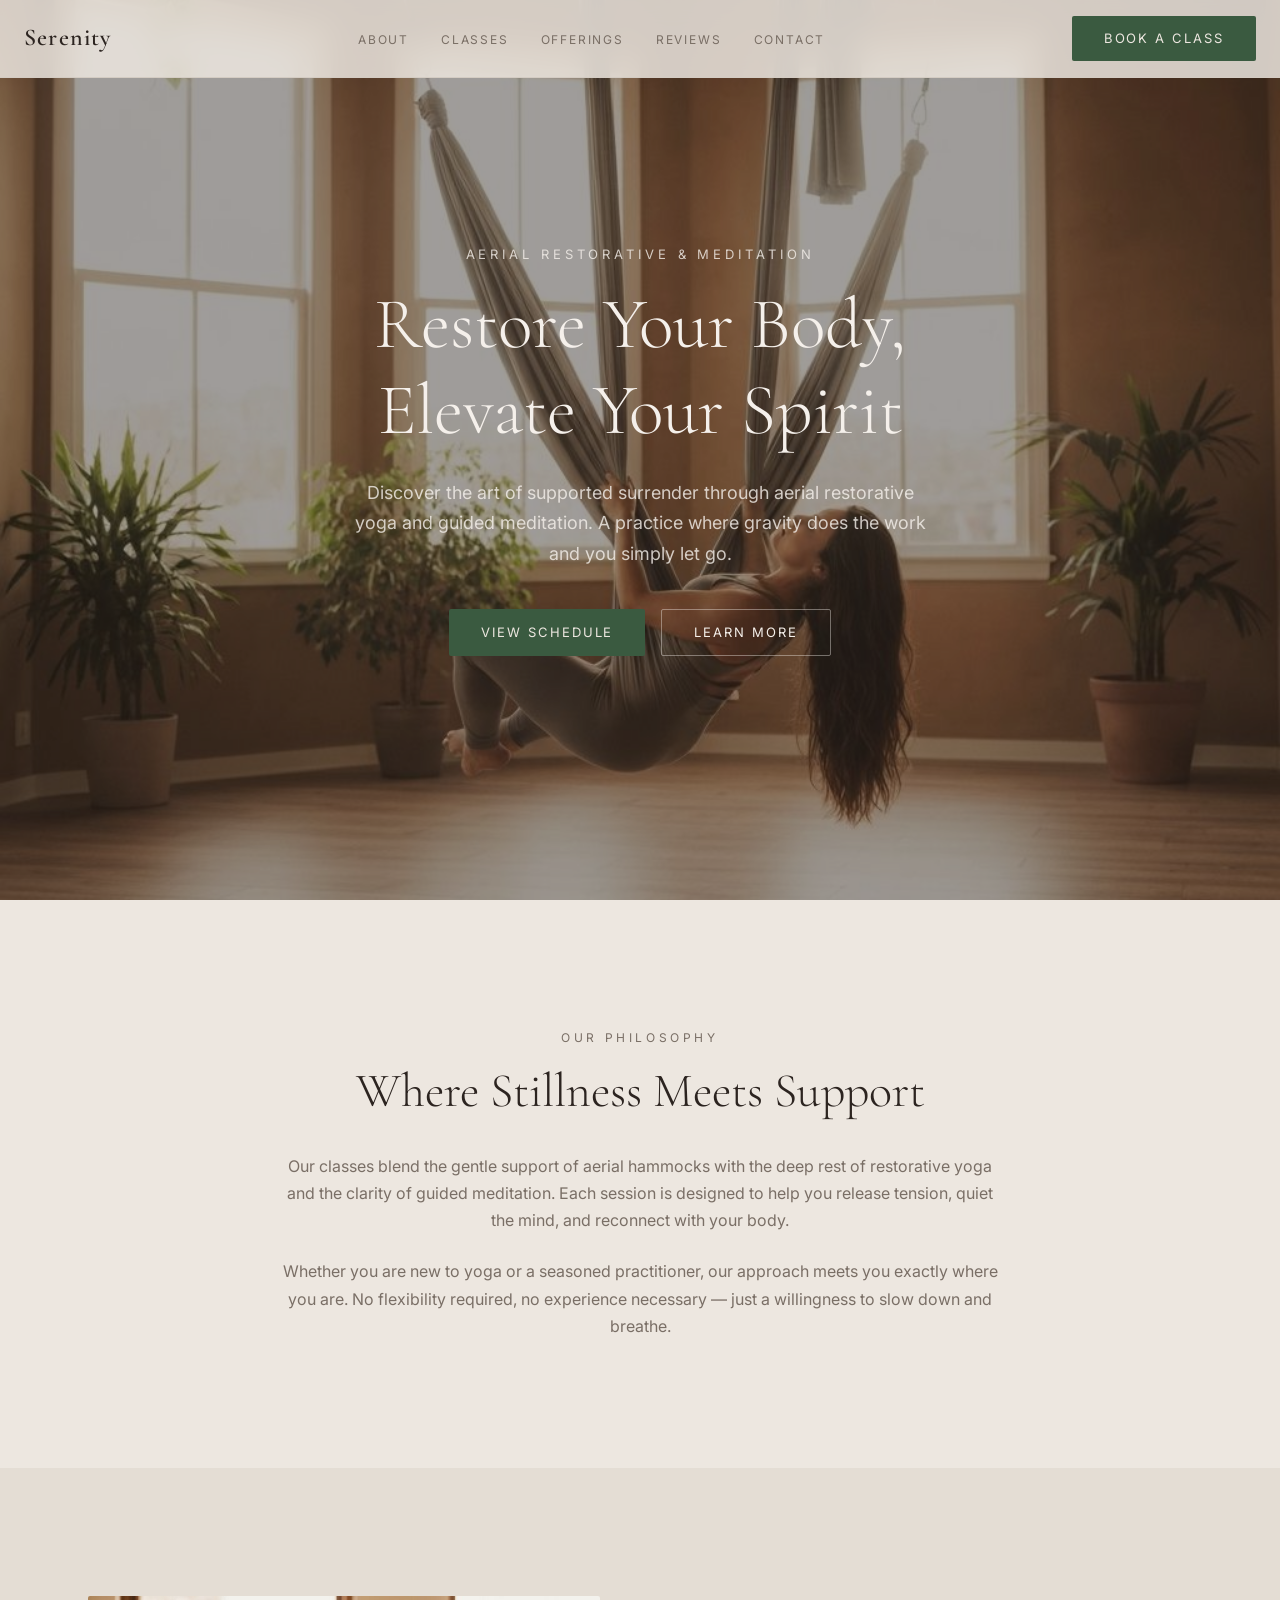
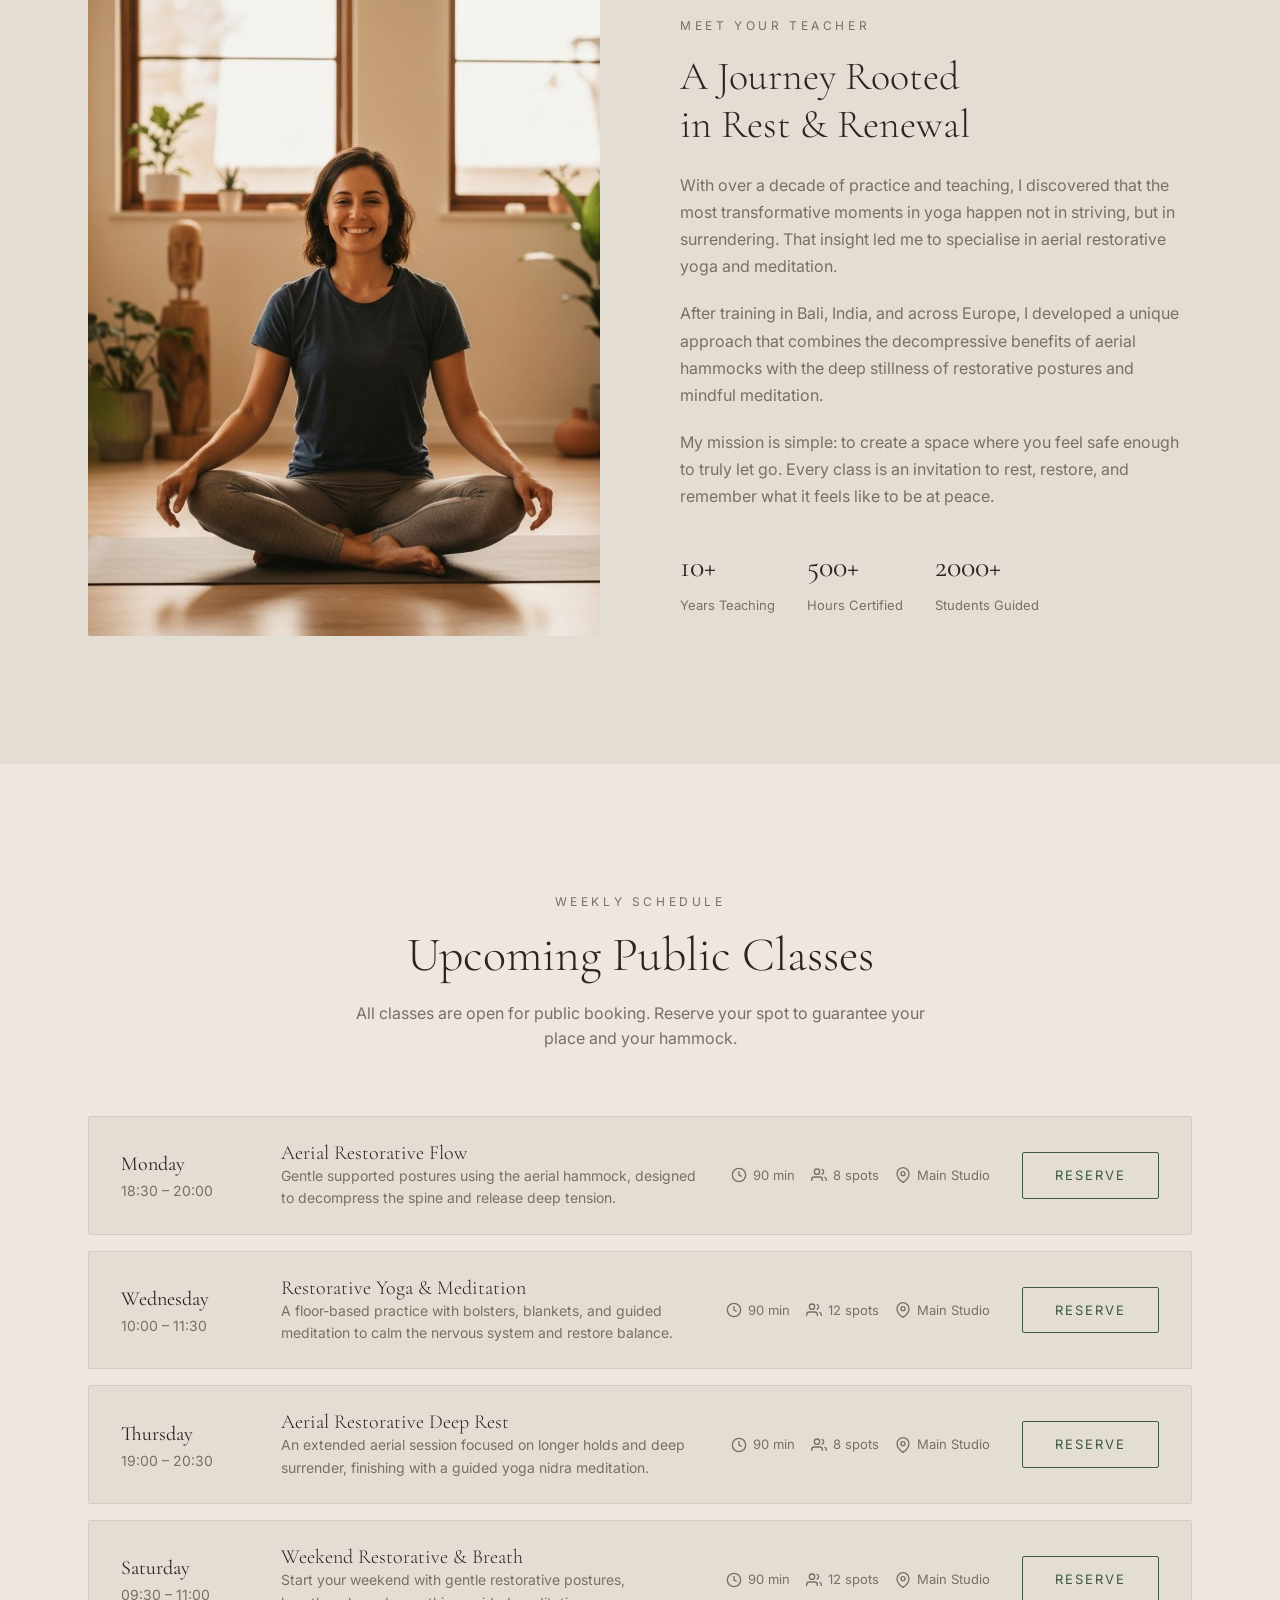
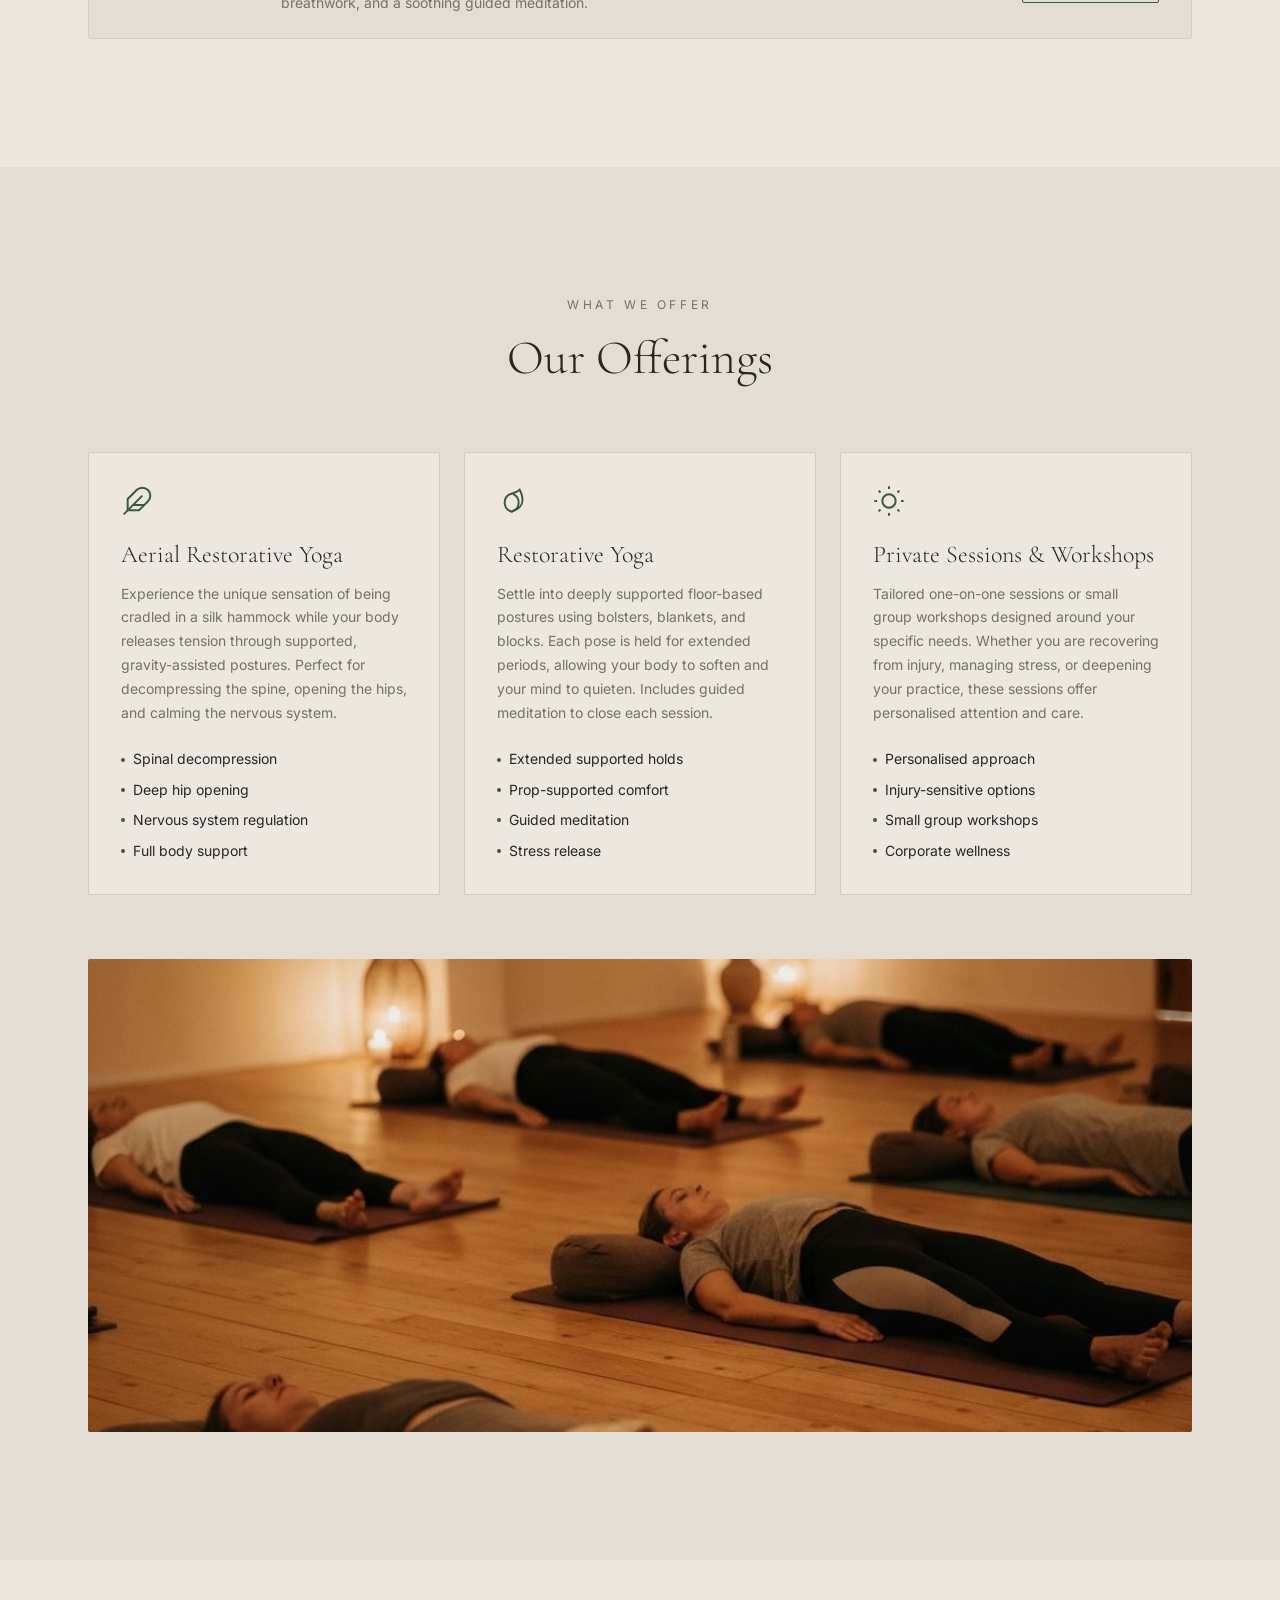
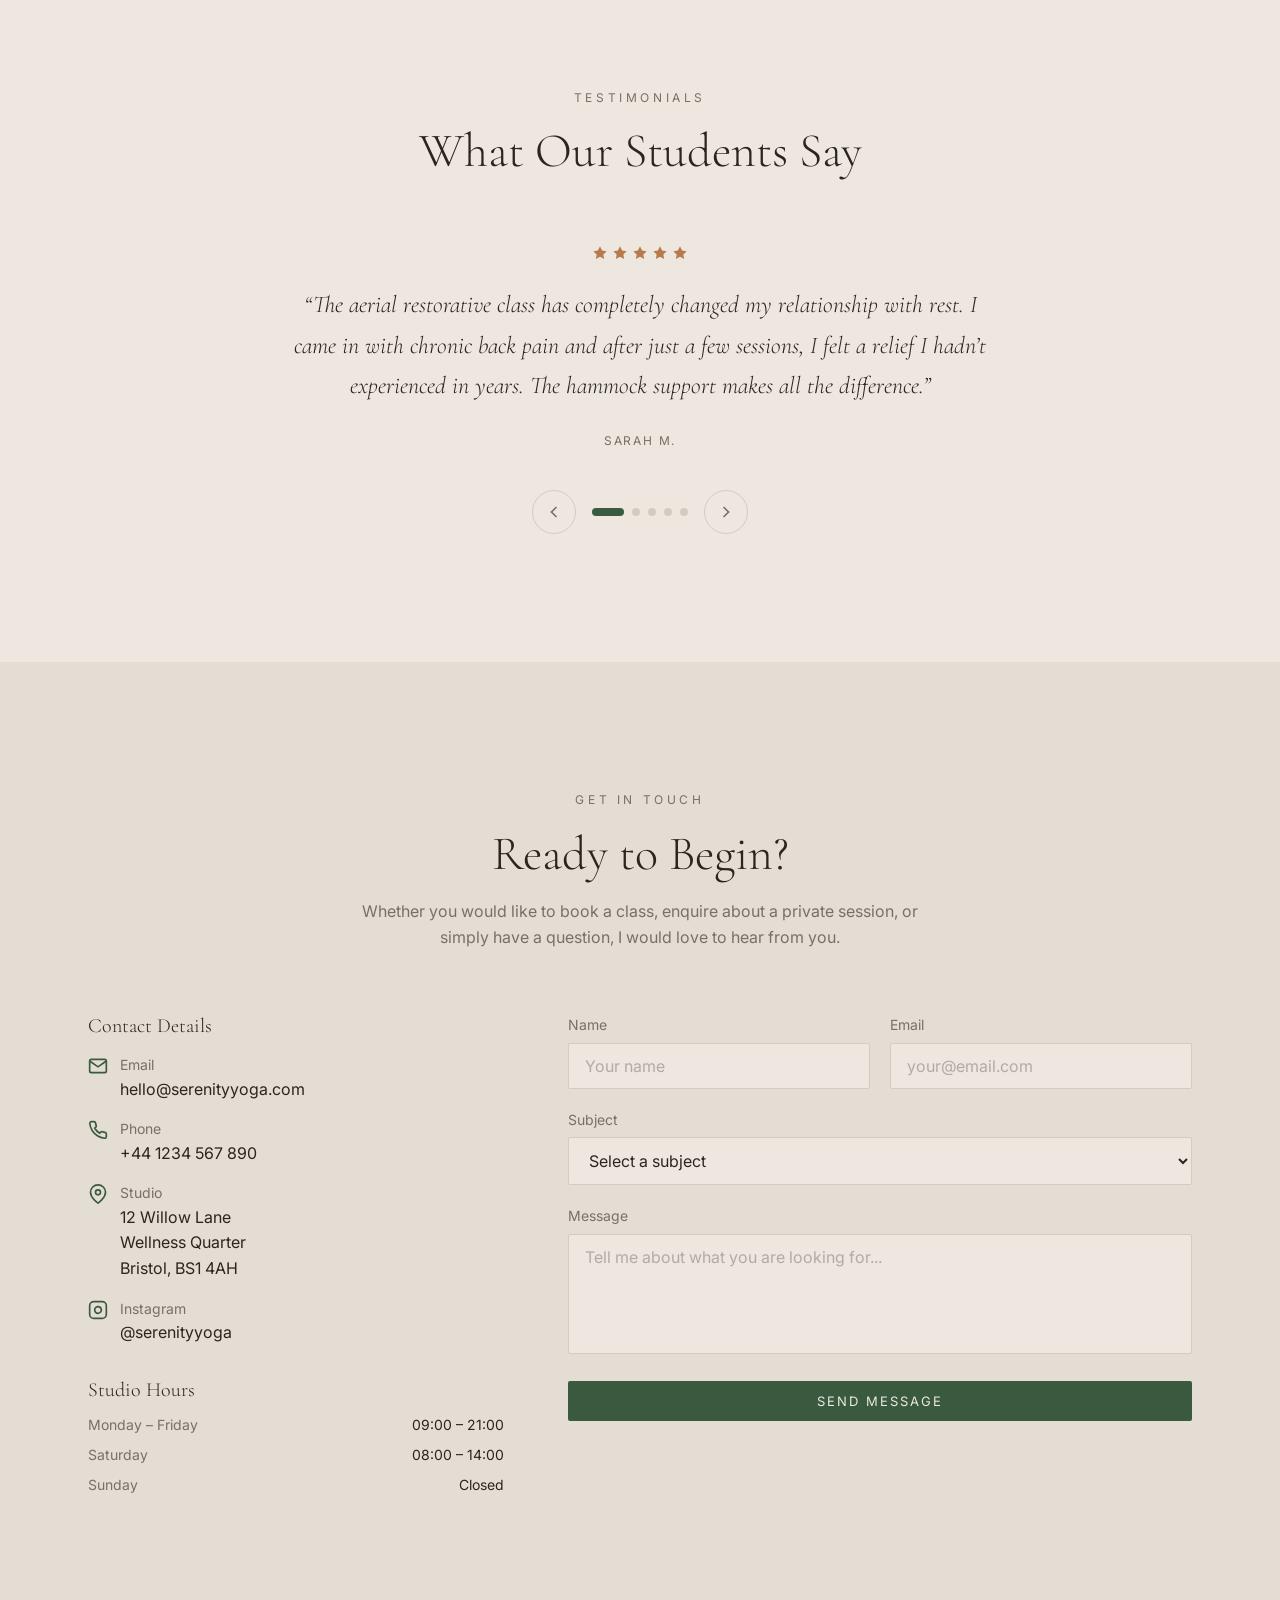
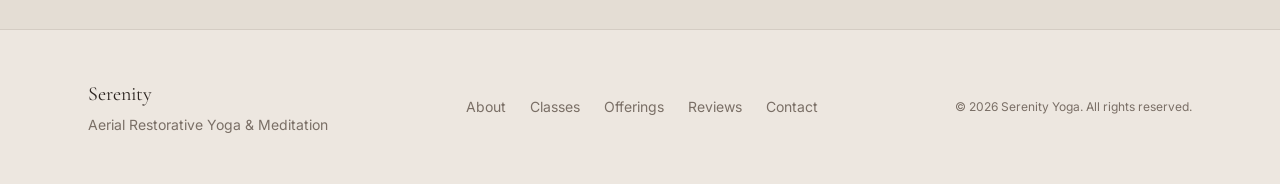
==== public/site/index.html @ 64188a72 "feat: rebuild yoga site as static HTML/CSS/JS\n\nConvert to pure static site with minimal vanilla JS" ====
<!DOCTYPE html>
<html lang="en">
<head>
  <meta charset="UTF-8" />
  <meta name="viewport" content="width=device-width, initial-scale=1.0" />
  <meta name="theme-color" content="#e8e0d6" />
  <title>Serenity Yoga | Aerial Restorative &amp; Meditation Classes</title>
  <meta name="description" content="Find your balance with aerial restorative yoga and guided meditation classes. Restore your body, calm your mind, and elevate your practice." />

  <!-- Fonts (only external dependency - Google Fonts) -->
  <link rel="preconnect" href="https://fonts.googleapis.com" />
  <link rel="preconnect" href="https://fonts.gstatic.com" crossorigin />
  <link href="https://fonts.googleapis.com/css2?family=Cormorant+Garamond:ital,wght@0,300;0,400;0,500;0,600;0,700;1,300&family=Inter:wght@300;400;500;600&display=swap" rel="stylesheet" />

  <link rel="stylesheet" href="styles.css" />
</head>
<body>

  <!-- ========== NAVBAR ========== -->
  <nav class="navbar" aria-label="Main navigation">
    <div class="navbar__inner">
      <a href="#" class="navbar__logo">Serenity</a>

      <ul class="navbar__links">
        <li><a href="#about" class="navbar__link">About</a></li>
        <li><a href="#classes" class="navbar__link">Classes</a></li>
        <li><a href="#offerings" class="navbar__link">Offerings</a></li>
        <li><a href="#reviews" class="navbar__link">Reviews</a></li>
        <li><a href="#contact" class="navbar__link">Contact</a></li>
      </ul>

      <a href="#contact" class="btn btn--primary navbar__cta">Book a Class</a>

      <button id="nav-toggle" class="navbar__toggle" aria-label="Open menu" aria-expanded="false">
        <svg id="icon-menu" xmlns="http://www.w3.org/2000/svg" fill="none" viewBox="0 0 24 24" stroke="currentColor" stroke-width="2"><path stroke-linecap="round" stroke-linejoin="round" d="M4 6h16M4 12h16M4 18h16"/></svg>
        <svg id="icon-close" xmlns="http://www.w3.org/2000/svg" fill="none" viewBox="0 0 24 24" stroke="currentColor" stroke-width="2" style="display:none"><path stroke-linecap="round" stroke-linejoin="round" d="M6 18L18 6M6 6l12 12"/></svg>
      </button>
    </div>

    <div id="nav-mobile" class="navbar__mobile">
      <a href="#about" class="navbar__link">About</a>
      <a href="#classes" class="navbar__link">Classes</a>
      <a href="#offerings" class="navbar__link">Offerings</a>
      <a href="#reviews" class="navbar__link">Reviews</a>
      <a href="#contact" class="navbar__link">Contact</a>
      <a href="#contact" class="btn btn--primary" style="text-align:center">Book a Class</a>
    </div>
  </nav>


  <main>

    <!-- ========== HERO ========== -->
    <section class="hero">
      <img class="hero__img" src="../images/hero-aerial.jpg" alt="Aerial restorative yoga in a sunlit studio" />
      <div class="hero__overlay"></div>
      <div class="hero__content">
        <p class="hero__label">Aerial Restorative &amp; Meditation</p>
        <h1 class="hero__title">Restore Your Body, Elevate Your Spirit</h1>
        <p class="hero__desc">Discover the art of supported surrender through aerial restorative yoga and guided meditation. A practice where gravity does the work and you simply let go.</p>
        <div class="hero__actions">
          <a href="#classes" class="btn btn--primary">View Schedule</a>
          <a href="#about" class="btn btn--ghost">Learn More</a>
        </div>
      </div>
    </section>


    <!-- ========== INTRO ========== -->
    <section class="intro">
      <div class="container container--narrow" style="text-align:center">
        <p class="section-label">Our Philosophy</p>
        <h2 class="section-title">Where Stillness Meets Support</h2>
        <div class="intro__body">
          <p>Our classes blend the gentle support of aerial hammocks with the deep rest of restorative yoga and the clarity of guided meditation. Each session is designed to help you release tension, quiet the mind, and reconnect with your body.</p>
          <p>Whether you are new to yoga or a seasoned practitioner, our approach meets you exactly where you are. No flexibility required, no experience necessary &mdash; just a willingness to slow down and breathe.</p>
        </div>
      </div>
    </section>


    <!-- ========== ABOUT ========== -->
    <section id="about" class="about">
      <div class="container">
        <div class="about__grid">
          <div class="about__img-wrap">
            <img src="../images/instructor.jpg" alt="Yoga instructor in a peaceful studio" />
          </div>
          <div>
            <p class="section-label">Meet Your Teacher</p>
            <h2 class="section-title" style="font-size:clamp(1.875rem,3.5vw,2.5rem)">A Journey Rooted in Rest &amp; Renewal</h2>
            <div class="about__body" style="margin-top:1.5rem">
              <p>With over a decade of practice and teaching, I discovered that the most transformative moments in yoga happen not in striving, but in surrendering. That insight led me to specialise in aerial restorative yoga and meditation.</p>
              <p>After training in Bali, India, and across Europe, I developed a unique approach that combines the decompressive benefits of aerial hammocks with the deep stillness of restorative postures and mindful meditation.</p>
              <p>My mission is simple: to create a space where you feel safe enough to truly let go. Every class is an invitation to rest, restore, and remember what it feels like to be at peace.</p>
            </div>
            <div class="about__stats">
              <div>
                <p class="about__stat-number">10+</p>
                <p class="about__stat-label">Years Teaching</p>
              </div>
              <div>
                <p class="about__stat-number">500+</p>
                <p class="about__stat-label">Hours Certified</p>
              </div>
              <div>
                <p class="about__stat-number">2000+</p>
                <p class="about__stat-label">Students Guided</p>
              </div>
            </div>
          </div>
        </div>
      </div>
    </section>


    <!-- ========== CLASSES ========== -->
    <section id="classes" class="classes">
      <div class="container">
        <div class="classes__header">
          <p class="section-label">Weekly Schedule</p>
          <h2 class="section-title">Upcoming Public Classes</h2>
          <p class="classes__desc">All classes are open for public booking. Reserve your spot to guarantee your place and your hammock.</p>
        </div>

        <div class="classes__list">

          <!-- Monday -->
          <div class="class-card">
            <div class="class-card__schedule">
              <p class="class-card__day">Monday</p>
              <p class="class-card__time">18:30 &ndash; 20:00</p>
            </div>
            <div class="class-card__content">
              <h3 class="class-card__title">Aerial Restorative Flow</h3>
              <p class="class-card__desc">Gentle supported postures using the aerial hammock, designed to decompress the spine and release deep tension.</p>
            </div>
            <div class="class-card__meta">
              <span class="class-card__meta-item">
                <svg xmlns="http://www.w3.org/2000/svg" fill="none" viewBox="0 0 24 24" stroke="currentColor" stroke-width="2"><circle cx="12" cy="12" r="10"/><polyline points="12 6 12 12 16 14"/></svg>
                90 min
              </span>
              <span class="class-card__meta-item">
                <svg xmlns="http://www.w3.org/2000/svg" fill="none" viewBox="0 0 24 24" stroke="currentColor" stroke-width="2"><path d="M17 21v-2a4 4 0 0 0-4-4H5a4 4 0 0 0-4 4v2"/><circle cx="9" cy="7" r="4"/><path d="M23 21v-2a4 4 0 0 0-3-3.87"/><path d="M16 3.13a4 4 0 0 1 0 7.75"/></svg>
                8 spots
              </span>
              <span class="class-card__meta-item">
                <svg xmlns="http://www.w3.org/2000/svg" fill="none" viewBox="0 0 24 24" stroke="currentColor" stroke-width="2"><path d="M21 10c0 7-9 13-9 13s-9-6-9-13a9 9 0 0 1 18 0z"/><circle cx="12" cy="10" r="3"/></svg>
                Main Studio
              </span>
            </div>
            <a href="#contact" class="btn btn--outline class-card__action">Reserve</a>
          </div>

          <!-- Wednesday -->
          <div class="class-card">
            <div class="class-card__schedule">
              <p class="class-card__day">Wednesday</p>
              <p class="class-card__time">10:00 &ndash; 11:30</p>
            </div>
            <div class="class-card__content">
              <h3 class="class-card__title">Restorative Yoga &amp; Meditation</h3>
              <p class="class-card__desc">A floor-based practice with bolsters, blankets, and guided meditation to calm the nervous system and restore balance.</p>
            </div>
            <div class="class-card__meta">
              <span class="class-card__meta-item">
                <svg xmlns="http://www.w3.org/2000/svg" fill="none" viewBox="0 0 24 24" stroke="currentColor" stroke-width="2"><circle cx="12" cy="12" r="10"/><polyline points="12 6 12 12 16 14"/></svg>
                90 min
              </span>
              <span class="class-card__meta-item">
                <svg xmlns="http://www.w3.org/2000/svg" fill="none" viewBox="0 0 24 24" stroke="currentColor" stroke-width="2"><path d="M17 21v-2a4 4 0 0 0-4-4H5a4 4 0 0 0-4 4v2"/><circle cx="9" cy="7" r="4"/><path d="M23 21v-2a4 4 0 0 0-3-3.87"/><path d="M16 3.13a4 4 0 0 1 0 7.75"/></svg>
                12 spots
              </span>
              <span class="class-card__meta-item">
                <svg xmlns="http://www.w3.org/2000/svg" fill="none" viewBox="0 0 24 24" stroke="currentColor" stroke-width="2"><path d="M21 10c0 7-9 13-9 13s-9-6-9-13a9 9 0 0 1 18 0z"/><circle cx="12" cy="10" r="3"/></svg>
                Main Studio
              </span>
            </div>
            <a href="#contact" class="btn btn--outline class-card__action">Reserve</a>
          </div>

          <!-- Thursday -->
          <div class="class-card">
            <div class="class-card__schedule">
              <p class="class-card__day">Thursday</p>
              <p class="class-card__time">19:00 &ndash; 20:30</p>
            </div>
            <div class="class-card__content">
              <h3 class="class-card__title">Aerial Restorative Deep Rest</h3>
              <p class="class-card__desc">An extended aerial session focused on longer holds and deep surrender, finishing with a guided yoga nidra meditation.</p>
            </div>
            <div class="class-card__meta">
              <span class="class-card__meta-item">
                <svg xmlns="http://www.w3.org/2000/svg" fill="none" viewBox="0 0 24 24" stroke="currentColor" stroke-width="2"><circle cx="12" cy="12" r="10"/><polyline points="12 6 12 12 16 14"/></svg>
                90 min
              </span>
              <span class="class-card__meta-item">
                <svg xmlns="http://www.w3.org/2000/svg" fill="none" viewBox="0 0 24 24" stroke="currentColor" stroke-width="2"><path d="M17 21v-2a4 4 0 0 0-4-4H5a4 4 0 0 0-4 4v2"/><circle cx="9" cy="7" r="4"/><path d="M23 21v-2a4 4 0 0 0-3-3.87"/><path d="M16 3.13a4 4 0 0 1 0 7.75"/></svg>
                8 spots
              </span>
              <span class="class-card__meta-item">
                <svg xmlns="http://www.w3.org/2000/svg" fill="none" viewBox="0 0 24 24" stroke="currentColor" stroke-width="2"><path d="M21 10c0 7-9 13-9 13s-9-6-9-13a9 9 0 0 1 18 0z"/><circle cx="12" cy="10" r="3"/></svg>
                Main Studio
              </span>
            </div>
            <a href="#contact" class="btn btn--outline class-card__action">Reserve</a>
          </div>

          <!-- Saturday -->
          <div class="class-card">
            <div class="class-card__schedule">
              <p class="class-card__day">Saturday</p>
              <p class="class-card__time">09:30 &ndash; 11:00</p>
            </div>
            <div class="class-card__content">
              <h3 class="class-card__title">Weekend Restorative &amp; Breath</h3>
              <p class="class-card__desc">Start your weekend with gentle restorative postures, breathwork, and a soothing guided meditation.</p>
            </div>
            <div class="class-card__meta">
              <span class="class-card__meta-item">
                <svg xmlns="http://www.w3.org/2000/svg" fill="none" viewBox="0 0 24 24" stroke="currentColor" stroke-width="2"><circle cx="12" cy="12" r="10"/><polyline points="12 6 12 12 16 14"/></svg>
                90 min
              </span>
              <span class="class-card__meta-item">
                <svg xmlns="http://www.w3.org/2000/svg" fill="none" viewBox="0 0 24 24" stroke="currentColor" stroke-width="2"><path d="M17 21v-2a4 4 0 0 0-4-4H5a4 4 0 0 0-4 4v2"/><circle cx="9" cy="7" r="4"/><path d="M23 21v-2a4 4 0 0 0-3-3.87"/><path d="M16 3.13a4 4 0 0 1 0 7.75"/></svg>
                12 spots
              </span>
              <span class="class-card__meta-item">
                <svg xmlns="http://www.w3.org/2000/svg" fill="none" viewBox="0 0 24 24" stroke="currentColor" stroke-width="2"><path d="M21 10c0 7-9 13-9 13s-9-6-9-13a9 9 0 0 1 18 0z"/><circle cx="12" cy="10" r="3"/></svg>
                Main Studio
              </span>
            </div>
            <a href="#contact" class="btn btn--outline class-card__action">Reserve</a>
          </div>

        </div>
      </div>
    </section>


    <!-- ========== OFFERINGS ========== -->
    <section id="offerings" class="offerings">
      <div class="container">
        <div class="offerings__header">
          <p class="section-label">What We Offer</p>
          <h2 class="section-title">Our Offerings</h2>
        </div>

        <div class="offerings__grid">

          <div class="offering-card">
            <svg class="offering-card__icon" xmlns="http://www.w3.org/2000/svg" fill="none" viewBox="0 0 24 24" stroke="currentColor" stroke-width="1.5"><path d="M20.24 12.24a6 6 0 0 0-8.49-8.49L5 10.5V19h8.5z"/><line x1="16" y1="8" x2="2" y2="22"/><line x1="17.5" y1="15" x2="9" y2="15"/></svg>
            <h3 class="offering-card__title">Aerial Restorative Yoga</h3>
            <p class="offering-card__desc">Experience the unique sensation of being cradled in a silk hammock while your body releases tension through supported, gravity-assisted postures. Perfect for decompressing the spine, opening the hips, and calming the nervous system.</p>
            <ul class="offering-card__features">
              <li class="offering-card__feature">Spinal decompression</li>
              <li class="offering-card__feature">Deep hip opening</li>
              <li class="offering-card__feature">Nervous system regulation</li>
              <li class="offering-card__feature">Full body support</li>
            </ul>
          </div>

          <div class="offering-card">
            <svg class="offering-card__icon" xmlns="http://www.w3.org/2000/svg" fill="none" viewBox="0 0 24 24" stroke="currentColor" stroke-width="1.5"><path d="M11 20A7 7 0 0 1 9.8 6.9C15.5 4.9 17 3.5 17 3.5s1.5 2.5 2 6c.5 3.5-1 7-4 8.5-1 .5-2.5 1-4 2z"/><path d="M11 20a7 7 0 0 0 1.2-13.1"/></svg>
            <h3 class="offering-card__title">Restorative Yoga</h3>
            <p class="offering-card__desc">Settle into deeply supported floor-based postures using bolsters, blankets, and blocks. Each pose is held for extended periods, allowing your body to soften and your mind to quieten. Includes guided meditation to close each session.</p>
            <ul class="offering-card__features">
              <li class="offering-card__feature">Extended supported holds</li>
              <li class="offering-card__feature">Prop-supported comfort</li>
              <li class="offering-card__feature">Guided meditation</li>
              <li class="offering-card__feature">Stress release</li>
            </ul>
          </div>

          <div class="offering-card">
            <svg class="offering-card__icon" xmlns="http://www.w3.org/2000/svg" fill="none" viewBox="0 0 24 24" stroke="currentColor" stroke-width="1.5"><circle cx="12" cy="12" r="5"/><line x1="12" y1="1" x2="12" y2="3"/><line x1="12" y1="21" x2="12" y2="23"/><line x1="4.22" y1="4.22" x2="5.64" y2="5.64"/><line x1="18.36" y1="18.36" x2="19.78" y2="19.78"/><line x1="1" y1="12" x2="3" y2="12"/><line x1="21" y1="12" x2="23" y2="12"/><line x1="4.22" y1="19.78" x2="5.64" y2="18.36"/><line x1="18.36" y1="5.64" x2="19.78" y2="4.22"/></svg>
            <h3 class="offering-card__title">Private Sessions &amp; Workshops</h3>
            <p class="offering-card__desc">Tailored one-on-one sessions or small group workshops designed around your specific needs. Whether you are recovering from injury, managing stress, or deepening your practice, these sessions offer personalised attention and care.</p>
            <ul class="offering-card__features">
              <li class="offering-card__feature">Personalised approach</li>
              <li class="offering-card__feature">Injury-sensitive options</li>
              <li class="offering-card__feature">Small group workshops</li>
              <li class="offering-card__feature">Corporate wellness</li>
            </ul>
          </div>

        </div>

        <div class="offerings__image">
          <img src="../images/restorative.jpg" alt="Restorative yoga class in a peaceful candlelit studio" />
        </div>
      </div>
    </section>


    <!-- ========== REVIEWS ========== -->
    <section id="reviews" class="reviews">
      <div class="container container--narrow">
        <p class="section-label">Testimonials</p>
        <h2 class="section-title">What Our Students Say</h2>

        <div class="reviews__carousel">
          <div class="reviews__stars">
            <svg xmlns="http://www.w3.org/2000/svg" viewBox="0 0 24 24"><polygon points="12 2 15.09 8.26 22 9.27 17 14.14 18.18 21.02 12 17.77 5.82 21.02 7 14.14 2 9.27 8.91 8.26 12 2"/></svg>
            <svg xmlns="http://www.w3.org/2000/svg" viewBox="0 0 24 24"><polygon points="12 2 15.09 8.26 22 9.27 17 14.14 18.18 21.02 12 17.77 5.82 21.02 7 14.14 2 9.27 8.91 8.26 12 2"/></svg>
            <svg xmlns="http://www.w3.org/2000/svg" viewBox="0 0 24 24"><polygon points="12 2 15.09 8.26 22 9.27 17 14.14 18.18 21.02 12 17.77 5.82 21.02 7 14.14 2 9.27 8.91 8.26 12 2"/></svg>
            <svg xmlns="http://www.w3.org/2000/svg" viewBox="0 0 24 24"><polygon points="12 2 15.09 8.26 22 9.27 17 14.14 18.18 21.02 12 17.77 5.82 21.02 7 14.14 2 9.27 8.91 8.26 12 2"/></svg>
            <svg xmlns="http://www.w3.org/2000/svg" viewBox="0 0 24 24"><polygon points="12 2 15.09 8.26 22 9.27 17 14.14 18.18 21.02 12 17.77 5.82 21.02 7 14.14 2 9.27 8.91 8.26 12 2"/></svg>
          </div>

          <blockquote class="reviews__quote" id="review-quote">&ldquo;The aerial restorative class has completely changed my relationship with rest. I came in with chronic back pain and after just a few sessions, I felt a relief I hadn&rsquo;t experienced in years. The hammock support makes all the difference.&rdquo;</blockquote>

          <p class="reviews__name" id="review-name">Sarah M.</p>

          <div class="reviews__controls">
            <button id="review-prev" class="reviews__arrow" aria-label="Previous review">
              <svg xmlns="http://www.w3.org/2000/svg" fill="none" viewBox="0 0 24 24" stroke="currentColor" stroke-width="2"><polyline points="15 18 9 12 15 6"/></svg>
            </button>
            <div class="reviews__dots">
              <button class="reviews__dot is-active" aria-label="Go to review 1"></button>
              <button class="reviews__dot" aria-label="Go to review 2"></button>
              <button class="reviews__dot" aria-label="Go to review 3"></button>
              <button class="reviews__dot" aria-label="Go to review 4"></button>
              <button class="reviews__dot" aria-label="Go to review 5"></button>
            </div>
            <button id="review-next" class="reviews__arrow" aria-label="Next review">
              <svg xmlns="http://www.w3.org/2000/svg" fill="none" viewBox="0 0 24 24" stroke="currentColor" stroke-width="2"><polyline points="9 18 15 12 9 6"/></svg>
            </button>
          </div>
        </div>
      </div>
    </section>


    <!-- ========== CONTACT ========== -->
    <section id="contact" class="contact">
      <div class="container">
        <div class="contact__header">
          <p class="section-label">Get in Touch</p>
          <h2 class="section-title">Ready to Begin?</h2>
          <p class="contact__desc">Whether you would like to book a class, enquire about a private session, or simply have a question, I would love to hear from you.</p>
        </div>

        <div class="contact__grid">

          <!-- Left: Details -->
          <div class="contact__details">
            <h3>Contact Details</h3>
            <ul class="contact__list">
              <li class="contact__item">
                <svg xmlns="http://www.w3.org/2000/svg" fill="none" viewBox="0 0 24 24" stroke="currentColor" stroke-width="2"><path d="M4 4h16c1.1 0 2 .9 2 2v12c0 1.1-.9 2-2 2H4c-1.1 0-2-.9-2-2V6c0-1.1.9-2 2-2z"/><polyline points="22,6 12,13 2,6"/></svg>
                <div>
                  <p class="contact__item-label">Email</p>
                  <p class="contact__item-value"><a href="mailto:hello@serenityyoga.com">hello@serenityyoga.com</a></p>
                </div>
              </li>
              <li class="contact__item">
                <svg xmlns="http://www.w3.org/2000/svg" fill="none" viewBox="0 0 24 24" stroke="currentColor" stroke-width="2"><path d="M22 16.92v3a2 2 0 0 1-2.18 2 19.79 19.79 0 0 1-8.63-3.07 19.5 19.5 0 0 1-6-6 19.79 19.79 0 0 1-3.07-8.67A2 2 0 0 1 4.11 2h3a2 2 0 0 1 2 1.72 12.84 12.84 0 0 0 .7 2.81 2 2 0 0 1-.45 2.11L8.09 9.91a16 16 0 0 0 6 6l1.27-1.27a2 2 0 0 1 2.11-.45 12.84 12.84 0 0 0 2.81.7A2 2 0 0 1 22 16.92z"/></svg>
                <div>
                  <p class="contact__item-label">Phone</p>
                  <p class="contact__item-value"><a href="tel:+441234567890">+44 1234 567 890</a></p>
                </div>
              </li>
              <li class="contact__item">
                <svg xmlns="http://www.w3.org/2000/svg" fill="none" viewBox="0 0 24 24" stroke="currentColor" stroke-width="2"><path d="M21 10c0 7-9 13-9 13s-9-6-9-13a9 9 0 0 1 18 0z"/><circle cx="12" cy="10" r="3"/></svg>
                <div>
                  <p class="contact__item-label">Studio</p>
                  <p class="contact__item-value">12 Willow Lane<br>Wellness Quarter<br>Bristol, BS1 4AH</p>
                </div>
              </li>
              <li class="contact__item">
                <svg xmlns="http://www.w3.org/2000/svg" fill="none" viewBox="0 0 24 24" stroke="currentColor" stroke-width="2"><rect x="2" y="2" width="20" height="20" rx="5" ry="5"/><path d="M16 11.37A4 4 0 1 1 12.63 8 4 4 0 0 1 16 11.37z"/><line x1="17.5" y1="6.5" x2="17.51" y2="6.5"/></svg>
                <div>
                  <p class="contact__item-label">Instagram</p>
                  <p class="contact__item-value"><a href="https://instagram.com/serenityyoga" target="_blank" rel="noopener noreferrer">@serenityyoga</a></p>
                </div>
              </li>
            </ul>

            <div class="contact__hours">
              <h3>Studio Hours</h3>
              <div class="contact__hours-row">
                <span class="contact__hours-day">Monday &ndash; Friday</span>
                <span class="contact__hours-time">09:00 &ndash; 21:00</span>
              </div>
              <div class="contact__hours-row">
                <span class="contact__hours-day">Saturday</span>
                <span class="contact__hours-time">08:00 &ndash; 14:00</span>
              </div>
              <div class="contact__hours-row">
                <span class="contact__hours-day">Sunday</span>
                <span class="contact__hours-time">Closed</span>
              </div>
            </div>
          </div>

          <!-- Right: Form -->
          <div id="contact-form">
            <form id="contact-form-el" class="form">
              <div class="form__row">
                <div class="form__group">
                  <label for="name">Name</label>
                  <input id="name" type="text" required class="form__input" placeholder="Your name" />
                </div>
                <div class="form__group">
                  <label for="email">Email</label>
                  <input id="email" type="email" required class="form__input" placeholder="your@email.com" />
                </div>
              </div>
              <div class="form__group">
                <label for="subject">Subject</label>
                <select id="subject" required class="form__select">
                  <option value="">Select a subject</option>
                  <option value="book-class">Book a Public Class</option>
                  <option value="private-session">Private Session Enquiry</option>
                  <option value="workshop">Workshop Information</option>
                  <option value="corporate">Corporate Wellness</option>
                  <option value="general">General Enquiry</option>
                </select>
              </div>
              <div class="form__group">
                <label for="message">Message</label>
                <textarea id="message" required class="form__textarea" placeholder="Tell me about what you are looking for..."></textarea>
              </div>
              <button type="submit" class="btn btn--primary">Send Message</button>
            </form>

            <div id="contact-success" class="form__success" style="display:none">
              <div class="form__success-icon">
                <svg xmlns="http://www.w3.org/2000/svg" fill="none" viewBox="0 0 24 24" stroke="currentColor" stroke-width="2"><line x1="22" y1="2" x2="11" y2="13"/><polygon points="22 2 15 22 11 13 2 9 22 2"/></svg>
              </div>
              <h3>Message Sent</h3>
              <p>Thank you for reaching out. I will get back to you within 24 hours.</p>
              <button id="contact-reset">Send another message</button>
            </div>
          </div>

        </div>
      </div>
    </section>

  </main>


  <!-- ========== FOOTER ========== -->
  <footer class="footer">
    <div class="container">
      <div class="footer__inner">
        <div>
          <p class="footer__brand">Serenity</p>
          <p class="footer__tagline">Aerial Restorative Yoga &amp; Meditation</p>
        </div>
        <nav aria-label="Footer navigation">
          <ul class="footer__links">
            <li><a href="#about" class="footer__link">About</a></li>
            <li><a href="#classes" class="footer__link">Classes</a></li>
            <li><a href="#offerings" class="footer__link">Offerings</a></li>
            <li><a href="#reviews" class="footer__link">Reviews</a></li>
            <li><a href="#contact" class="footer__link">Contact</a></li>
          </ul>
        </nav>
        <p class="footer__copy">&copy; 2026 Serenity Yoga. All rights reserved.</p>
      </div>
    </div>
  </footer>

  <script src="script.js"></script>
</body>
</html>
---- public/site/styles.css ----
/* ===========================
   Serenity Yoga - Static Site
   Pure CSS, zero frameworks
   =========================== */

/* --- Reset & Base --- */
*,
*::before,
*::after {
  box-sizing: border-box;
  margin: 0;
  padding: 0;
}

:root {
  --cream: #ede7e0;
  --cream-dark: #e4ddd4;
  --sage: #3a5a40;
  --sage-hover: #2f4a34;
  --terracotta: #b87a4b;
  --text: #2c2420;
  --text-muted: #7a6f66;
  --border: #d4ccc3;
  --white: #f5f0eb;
  --radius: 2px;
}

html {
  scroll-behavior: smooth;
  font-size: 16px;
}

body {
  font-family: 'Inter', system-ui, -apple-system, sans-serif;
  background-color: var(--cream);
  color: var(--text);
  line-height: 1.6;
  -webkit-font-smoothing: antialiased;
  -moz-osx-font-smoothing: grayscale;
}

h1, h2, h3, h4 {
  font-family: 'Cormorant Garamond', Georgia, serif;
  font-weight: 300;
  line-height: 1.2;
}

a {
  text-decoration: none;
  color: inherit;
}

img {
  display: block;
  max-width: 100%;
  height: auto;
}

ul {
  list-style: none;
}

button {
  font-family: inherit;
  border: none;
  cursor: pointer;
  background: none;
}

input, select, textarea {
  font-family: inherit;
  font-size: inherit;
}

/* --- Utility --- */
.sr-only {
  position: absolute;
  width: 1px;
  height: 1px;
  padding: 0;
  margin: -1px;
  overflow: hidden;
  clip: rect(0, 0, 0, 0);
  white-space: nowrap;
  border-width: 0;
}

.section-label {
  font-family: 'Inter', sans-serif;
  font-size: 0.75rem;
  text-transform: uppercase;
  letter-spacing: 0.3em;
  color: var(--text-muted);
  margin-bottom: 1rem;
}

.section-title {
  font-size: clamp(1.875rem, 4vw, 3rem);
  color: var(--text);
  text-wrap: balance;
}

.container {
  max-width: 72rem;
  margin: 0 auto;
  padding: 0 1.5rem;
}

.container--narrow {
  max-width: 48rem;
}

.btn {
  display: inline-flex;
  align-items: center;
  justify-content: center;
  border-radius: var(--radius);
  padding: 0.75rem 2rem;
  font-size: 0.8125rem;
  text-transform: uppercase;
  letter-spacing: 0.15em;
  transition: background-color 0.2s, color 0.2s, border-color 0.2s;
}

.btn--primary {
  background-color: var(--sage);
  color: var(--cream);
}

.btn--primary:hover {
  background-color: var(--sage-hover);
}

.btn--outline {
  border: 1px solid var(--sage);
  color: var(--sage);
  background: transparent;
}

.btn--outline:hover {
  background-color: var(--sage);
  color: var(--cream);
}

.btn--ghost {
  border: 1px solid rgba(245, 240, 235, 0.4);
  color: var(--white);
}

.btn--ghost:hover {
  background-color: rgba(245, 240, 235, 0.1);
}


/* ==================
   NAVBAR
   ================== */
.navbar {
  position: fixed;
  top: 0;
  left: 0;
  right: 0;
  z-index: 100;
  background-color: rgba(237, 231, 224, 0.85);
  backdrop-filter: blur(12px);
  -webkit-backdrop-filter: blur(12px);
  border-bottom: 1px solid var(--border);
}

.navbar__inner {
  display: flex;
  align-items: center;
  justify-content: space-between;
  padding: 1rem 1.5rem;
  max-width: 80rem;
  margin: 0 auto;
}

.navbar__logo {
  font-family: 'Cormorant Garamond', Georgia, serif;
  font-size: 1.5rem;
  font-weight: 600;
  letter-spacing: 0.05em;
  color: var(--text);
}

.navbar__links {
  display: flex;
  align-items: center;
  gap: 2rem;
}

.navbar__link {
  font-size: 0.75rem;
  text-transform: uppercase;
  letter-spacing: 0.15em;
  color: var(--text-muted);
  transition: color 0.2s;
}

.navbar__link:hover {
  color: var(--text);
}

.navbar__cta {
  display: inline-flex;
}

.navbar__toggle {
  display: none;
  color: var(--text);
  background: none;
  border: none;
  cursor: pointer;
  padding: 0.25rem;
}

.navbar__toggle svg {
  width: 1.5rem;
  height: 1.5rem;
}

.navbar__mobile {
  display: none;
  flex-direction: column;
  gap: 1rem;
  padding: 1rem 1.5rem 1.5rem;
  border-top: 1px solid var(--border);
  background-color: var(--cream);
}

.navbar__mobile.is-open {
  display: flex;
}

@media (max-width: 768px) {
  .navbar__links,
  .navbar__cta {
    display: none;
  }
  .navbar__toggle {
    display: block;
  }
}


/* ==================
   HERO
   ================== */
.hero {
  position: relative;
  min-height: 100vh;
  display: flex;
  align-items: center;
  justify-content: center;
  overflow: hidden;
}

.hero__img {
  position: absolute;
  inset: 0;
  width: 100%;
  height: 100%;
  object-fit: cover;
}

.hero__overlay {
  position: absolute;
  inset: 0;
  background-color: rgba(44, 36, 32, 0.45);
}

.hero__content {
  position: relative;
  z-index: 1;
  text-align: center;
  padding: 1.5rem;
  max-width: 48rem;
  margin: 0 auto;
}

.hero__label {
  font-family: 'Inter', sans-serif;
  font-size: 0.8125rem;
  text-transform: uppercase;
  letter-spacing: 0.3em;
  color: rgba(245, 240, 235, 0.8);
  margin-bottom: 1rem;
}

.hero__title {
  font-size: clamp(2.5rem, 6vw, 4.5rem);
  color: var(--white);
  text-wrap: balance;
}

.hero__desc {
  margin-top: 1.5rem;
  font-size: 1.125rem;
  color: rgba(245, 240, 235, 0.8);
  max-width: 36rem;
  margin-left: auto;
  margin-right: auto;
  line-height: 1.7;
}

.hero__actions {
  margin-top: 2.5rem;
  display: flex;
  flex-wrap: wrap;
  gap: 1rem;
  justify-content: center;
}


/* ==================
   INTRO
   ================== */
.intro {
  padding: 6rem 1.5rem;
  text-align: center;
}

.intro__body {
  margin-top: 2rem;
  color: var(--text-muted);
  line-height: 1.7;
}

.intro__body p + p {
  margin-top: 1.5rem;
}

@media (min-width: 768px) {
  .intro { padding: 8rem 1.5rem; }
}


/* ==================
   ABOUT
   ================== */
.about {
  padding: 6rem 1.5rem;
  background-color: var(--cream-dark);
}

.about__grid {
  display: grid;
  gap: 3rem;
  align-items: center;
}

.about__img-wrap {
  position: relative;
  aspect-ratio: 4 / 5;
  border-radius: var(--radius);
  overflow: hidden;
}

.about__img-wrap img {
  width: 100%;
  height: 100%;
  object-fit: cover;
}

.about__body {
  color: var(--text-muted);
  line-height: 1.7;
}

.about__body p + p {
  margin-top: 1.25rem;
}

.about__stats {
  display: flex;
  gap: 2rem;
  margin-top: 2rem;
}

.about__stat-number {
  font-family: 'Cormorant Garamond', Georgia, serif;
  font-size: 1.875rem;
  color: var(--text);
}

.about__stat-label {
  font-size: 0.8125rem;
  color: var(--text-muted);
  margin-top: 0.25rem;
}

@media (min-width: 768px) {
  .about { padding: 8rem 1.5rem; }
  .about__grid {
    grid-template-columns: 1fr 1fr;
    gap: 5rem;
  }
}


/* ==================
   CLASSES
   ================== */
.classes {
  padding: 6rem 1.5rem;
}

.classes__header {
  text-align: center;
  margin-bottom: 4rem;
}

.classes__desc {
  margin-top: 1rem;
  color: var(--text-muted);
  max-width: 36rem;
  margin-left: auto;
  margin-right: auto;
}

.classes__list {
  display: grid;
  gap: 1rem;
}

.class-card {
  display: flex;
  flex-direction: column;
  gap: 1rem;
  border: 1px solid var(--border);
  background-color: var(--cream-dark);
  border-radius: var(--radius);
  padding: 1.5rem;
  transition: border-color 0.2s;
}

.class-card:hover {
  border-color: rgba(58, 90, 64, 0.3);
}

.class-card__day {
  font-family: 'Cormorant Garamond', Georgia, serif;
  font-size: 1.25rem;
  color: var(--text);
}

.class-card__time {
  font-size: 0.875rem;
  color: var(--text-muted);
}

.class-card__title {
  font-family: 'Cormorant Garamond', Georgia, serif;
  font-size: 1.25rem;
  color: var(--text);
  transition: color 0.2s;
}

.class-card:hover .class-card__title {
  color: var(--sage);
}

.class-card__desc {
  font-size: 0.875rem;
  color: var(--text-muted);
  line-height: 1.6;
}

.class-card__meta {
  display: flex;
  flex-wrap: wrap;
  gap: 1rem;
  font-size: 0.8125rem;
  color: var(--text-muted);
}

.class-card__meta-item {
  display: flex;
  align-items: center;
  gap: 0.375rem;
}

.class-card__meta-item svg {
  width: 1rem;
  height: 1rem;
  flex-shrink: 0;
}

@media (min-width: 768px) {
  .classes { padding: 8rem 1.5rem; }
  .class-card {
    flex-direction: row;
    align-items: center;
    gap: 2rem;
    padding: 1.5rem 2rem;
  }
  .class-card__schedule { width: 8rem; flex-shrink: 0; }
  .class-card__content { flex: 1; }
  .class-card__meta { flex-shrink: 0; }
  .class-card__action { flex-shrink: 0; }
}


/* ==================
   OFFERINGS
   ================== */
.offerings {
  padding: 6rem 1.5rem;
  background-color: var(--cream-dark);
}

.offerings__header {
  text-align: center;
  margin-bottom: 4rem;
}

.offerings__grid {
  display: grid;
  gap: 1.5rem;
}

.offering-card {
  border: 1px solid var(--border);
  background-color: var(--cream);
  border-radius: var(--radius);
  padding: 2rem;
  display: flex;
  flex-direction: column;
}

.offering-card__icon {
  width: 2rem;
  height: 2rem;
  color: var(--sage);
  margin-bottom: 1.5rem;
}

.offering-card__title {
  font-size: 1.5rem;
  color: var(--text);
}

.offering-card__desc {
  margin-top: 0.75rem;
  font-size: 0.875rem;
  color: var(--text-muted);
  line-height: 1.7;
  flex: 1;
}

.offering-card__features {
  margin-top: 1.5rem;
  display: flex;
  flex-direction: column;
  gap: 0.5rem;
}

.offering-card__feature {
  display: flex;
  align-items: center;
  gap: 0.5rem;
  font-size: 0.875rem;
  color: var(--text);
}

.offering-card__feature::before {
  content: '';
  width: 4px;
  height: 4px;
  border-radius: 50%;
  background-color: var(--sage);
  flex-shrink: 0;
}

.offerings__image {
  margin-top: 4rem;
  border-radius: var(--radius);
  overflow: hidden;
  aspect-ratio: 21 / 9;
}

.offerings__image img {
  width: 100%;
  height: 100%;
  object-fit: cover;
}

@media (min-width: 768px) {
  .offerings { padding: 8rem 1.5rem; }
  .offerings__grid {
    grid-template-columns: repeat(3, 1fr);
  }
}


/* ==================
   REVIEWS
   ================== */
.reviews {
  padding: 6rem 1.5rem;
  text-align: center;
}

.reviews__carousel {
  margin-top: 4rem;
}

.reviews__stars {
  display: flex;
  justify-content: center;
  gap: 0.25rem;
  margin-bottom: 1.5rem;
}

.reviews__stars svg {
  width: 1rem;
  height: 1rem;
  fill: var(--terracotta);
  color: var(--terracotta);
}

.reviews__quote {
  font-family: 'Cormorant Garamond', Georgia, serif;
  font-size: clamp(1.125rem, 2.5vw, 1.5rem);
  font-weight: 300;
  font-style: italic;
  color: var(--text);
  line-height: 1.7;
  max-width: 48rem;
  margin: 0 auto;
}

.reviews__name {
  margin-top: 1.5rem;
  font-size: 0.75rem;
  text-transform: uppercase;
  letter-spacing: 0.15em;
  color: var(--text-muted);
}

.reviews__controls {
  margin-top: 2.5rem;
  display: flex;
  align-items: center;
  justify-content: center;
  gap: 1rem;
}

.reviews__arrow {
  width: 2.75rem;
  height: 2.75rem;
  border-radius: 50%;
  border: 1px solid var(--border);
  display: flex;
  align-items: center;
  justify-content: center;
  color: var(--text-muted);
  transition: border-color 0.2s, color 0.2s;
}

.reviews__arrow:hover {
  border-color: var(--sage);
  color: var(--sage);
}

.reviews__arrow svg {
  width: 1.25rem;
  height: 1.25rem;
}

.reviews__dots {
  display: flex;
  align-items: center;
  gap: 0.5rem;
}

.reviews__dot {
  height: 0.5rem;
  border-radius: 9999px;
  transition: all 0.3s;
  background-color: var(--border);
  width: 0.5rem;
}

.reviews__dot.is-active {
  width: 2rem;
  background-color: var(--sage);
}

@media (min-width: 768px) {
  .reviews { padding: 8rem 1.5rem; }
}


/* ==================
   CONTACT
   ================== */
.contact {
  padding: 6rem 1.5rem;
  background-color: var(--cream-dark);
}

.contact__header {
  text-align: center;
  margin-bottom: 4rem;
}

.contact__desc {
  margin-top: 1rem;
  color: var(--text-muted);
  max-width: 36rem;
  margin-left: auto;
  margin-right: auto;
}

.contact__grid {
  display: grid;
  gap: 3rem;
}

.contact__details h3 {
  font-size: 1.25rem;
  color: var(--text);
  margin-bottom: 1rem;
}

.contact__list {
  display: flex;
  flex-direction: column;
  gap: 1rem;
}

.contact__item {
  display: flex;
  align-items: flex-start;
  gap: 0.75rem;
}

.contact__item svg {
  width: 1.25rem;
  height: 1.25rem;
  color: var(--sage);
  margin-top: 0.125rem;
  flex-shrink: 0;
}

.contact__item-label {
  font-size: 0.875rem;
  color: var(--text-muted);
}

.contact__item-value {
  color: var(--text);
}

.contact__item-value a {
  transition: color 0.2s;
}

.contact__item-value a:hover {
  color: var(--sage);
}

.contact__hours {
  margin-top: 2rem;
}

.contact__hours h3 {
  font-size: 1.25rem;
  color: var(--text);
  margin-bottom: 0.5rem;
}

.contact__hours-row {
  display: flex;
  justify-content: space-between;
  font-size: 0.875rem;
  padding: 0.25rem 0;
}

.contact__hours-day {
  color: var(--text-muted);
}

.contact__hours-time {
  color: var(--text);
}

/* Form */
.form {
  display: flex;
  flex-direction: column;
  gap: 1.25rem;
}

.form__row {
  display: grid;
  gap: 1.25rem;
}

.form__group label {
  display: block;
  font-size: 0.875rem;
  color: var(--text-muted);
  margin-bottom: 0.375rem;
}

.form__input,
.form__select,
.form__textarea {
  width: 100%;
  border-radius: var(--radius);
  border: 1px solid var(--border);
  background-color: var(--cream);
  padding: 0.75rem 1rem;
  color: var(--text);
  transition: border-color 0.2s;
  outline: none;
}

.form__input:focus,
.form__select:focus,
.form__textarea:focus {
  border-color: var(--sage);
  box-shadow: 0 0 0 1px var(--sage);
}

.form__input::placeholder,
.form__textarea::placeholder {
  color: rgba(122, 111, 102, 0.5);
}

.form__textarea {
  resize: none;
  min-height: 7.5rem;
}

.form__success {
  display: flex;
  flex-direction: column;
  align-items: center;
  justify-content: center;
  text-align: center;
  padding: 3rem 0;
}

.form__success-icon {
  width: 4rem;
  height: 4rem;
  border-radius: 50%;
  background-color: rgba(58, 90, 64, 0.1);
  display: flex;
  align-items: center;
  justify-content: center;
  margin-bottom: 1.5rem;
}

.form__success-icon svg {
  width: 2rem;
  height: 2rem;
  color: var(--sage);
}

.form__success h3 {
  font-size: 1.5rem;
  color: var(--text);
  margin-bottom: 0.5rem;
}

.form__success p {
  color: var(--text-muted);
}

.form__success button {
  margin-top: 1.5rem;
  font-size: 0.875rem;
  color: var(--sage);
}

.form__success button:hover {
  text-decoration: underline;
}

@media (min-width: 768px) {
  .contact { padding: 8rem 1.5rem; }
  .contact__grid {
    grid-template-columns: 2fr 3fr;
    gap: 4rem;
  }
  .form__row {
    grid-template-columns: 1fr 1fr;
  }
}


/* ==================
   FOOTER
   ================== */
.footer {
  border-top: 1px solid var(--border);
  padding: 3rem 1.5rem;
}

.footer__inner {
  display: flex;
  flex-direction: column;
  align-items: center;
  gap: 1.5rem;
  text-align: center;
}

.footer__brand {
  font-family: 'Cormorant Garamond', Georgia, serif;
  font-size: 1.25rem;
  color: var(--text);
}

.footer__tagline {
  font-size: 0.875rem;
  color: var(--text-muted);
  margin-top: 0.25rem;
}

.footer__links {
  display: flex;
  flex-wrap: wrap;
  justify-content: center;
  gap: 1.5rem;
}

.footer__link {
  font-size: 0.875rem;
  color: var(--text-muted);
  transition: color 0.2s;
}

.footer__link:hover {
  color: var(--text);
}

.footer__copy {
  font-size: 0.75rem;
  color: var(--text-muted);
}

@media (min-width: 768px) {
  .footer__inner {
    flex-direction: row;
    justify-content: space-between;
    text-align: left;
  }
}
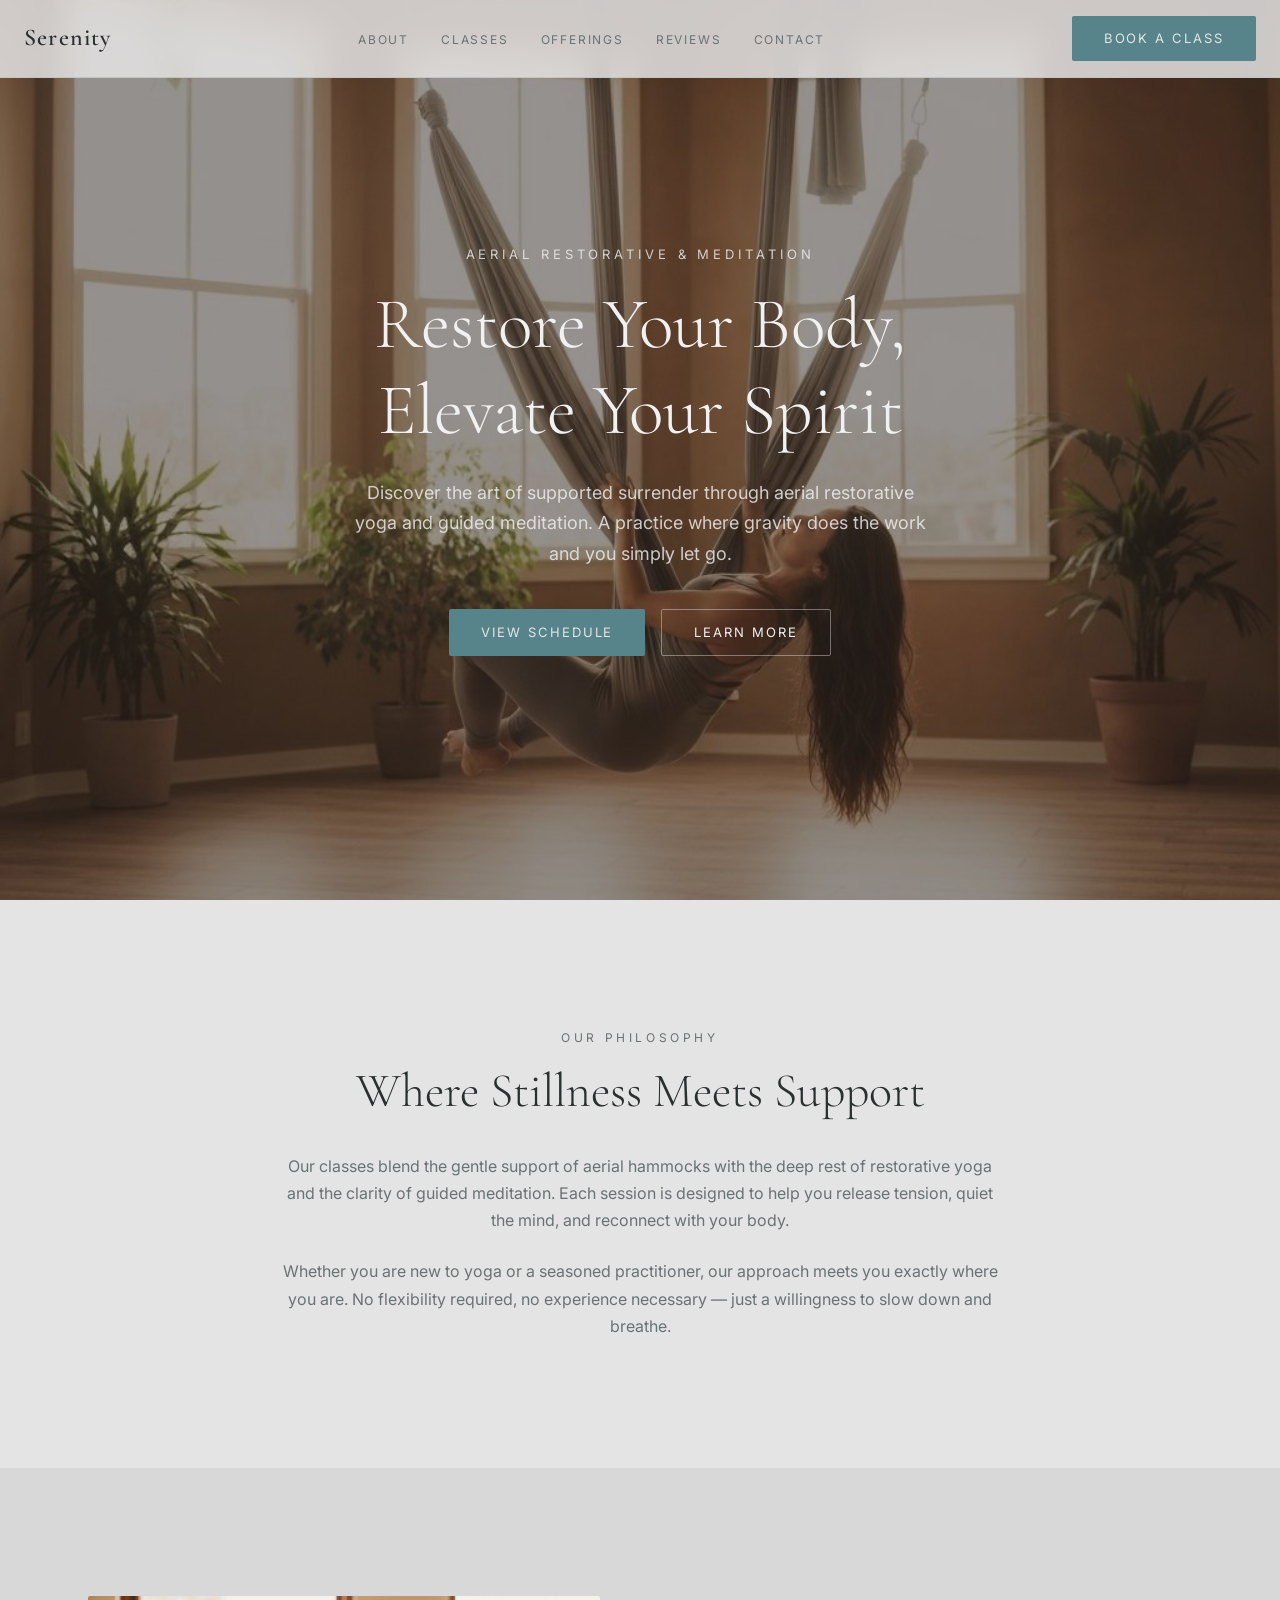
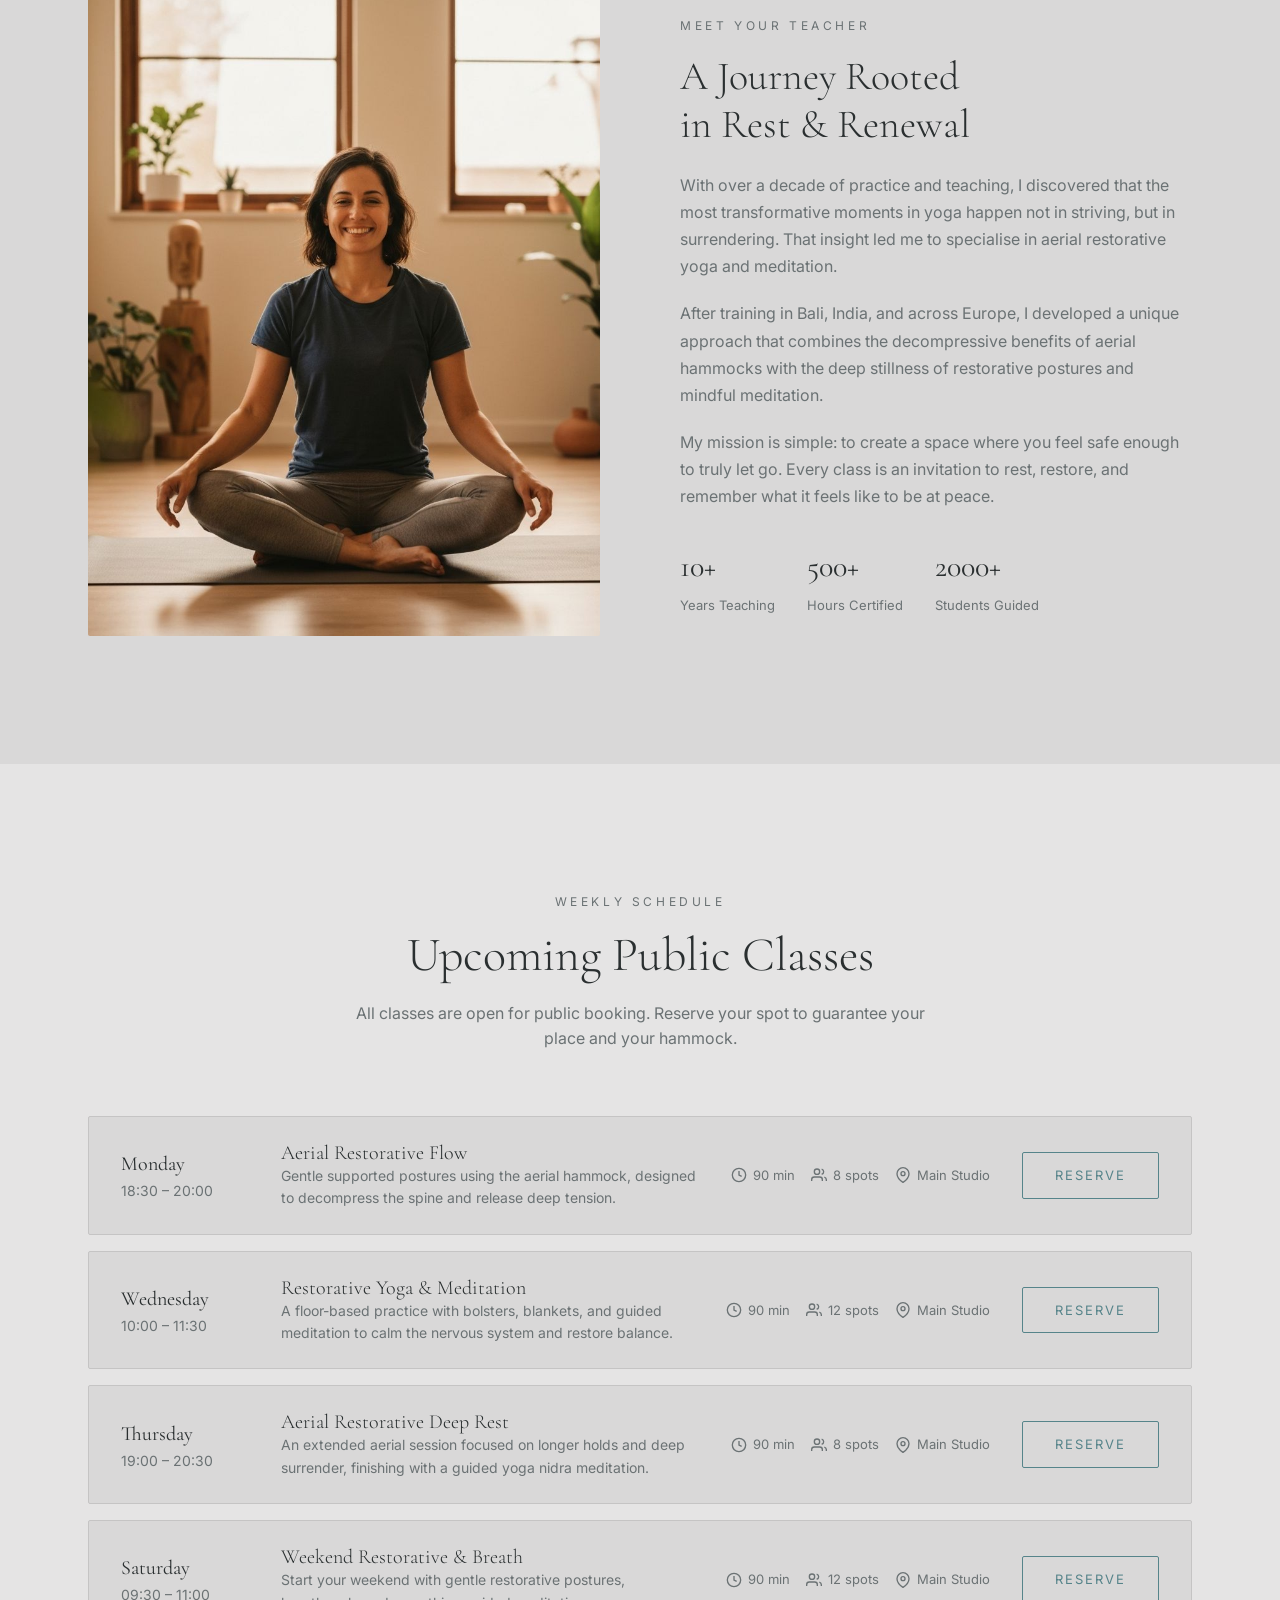
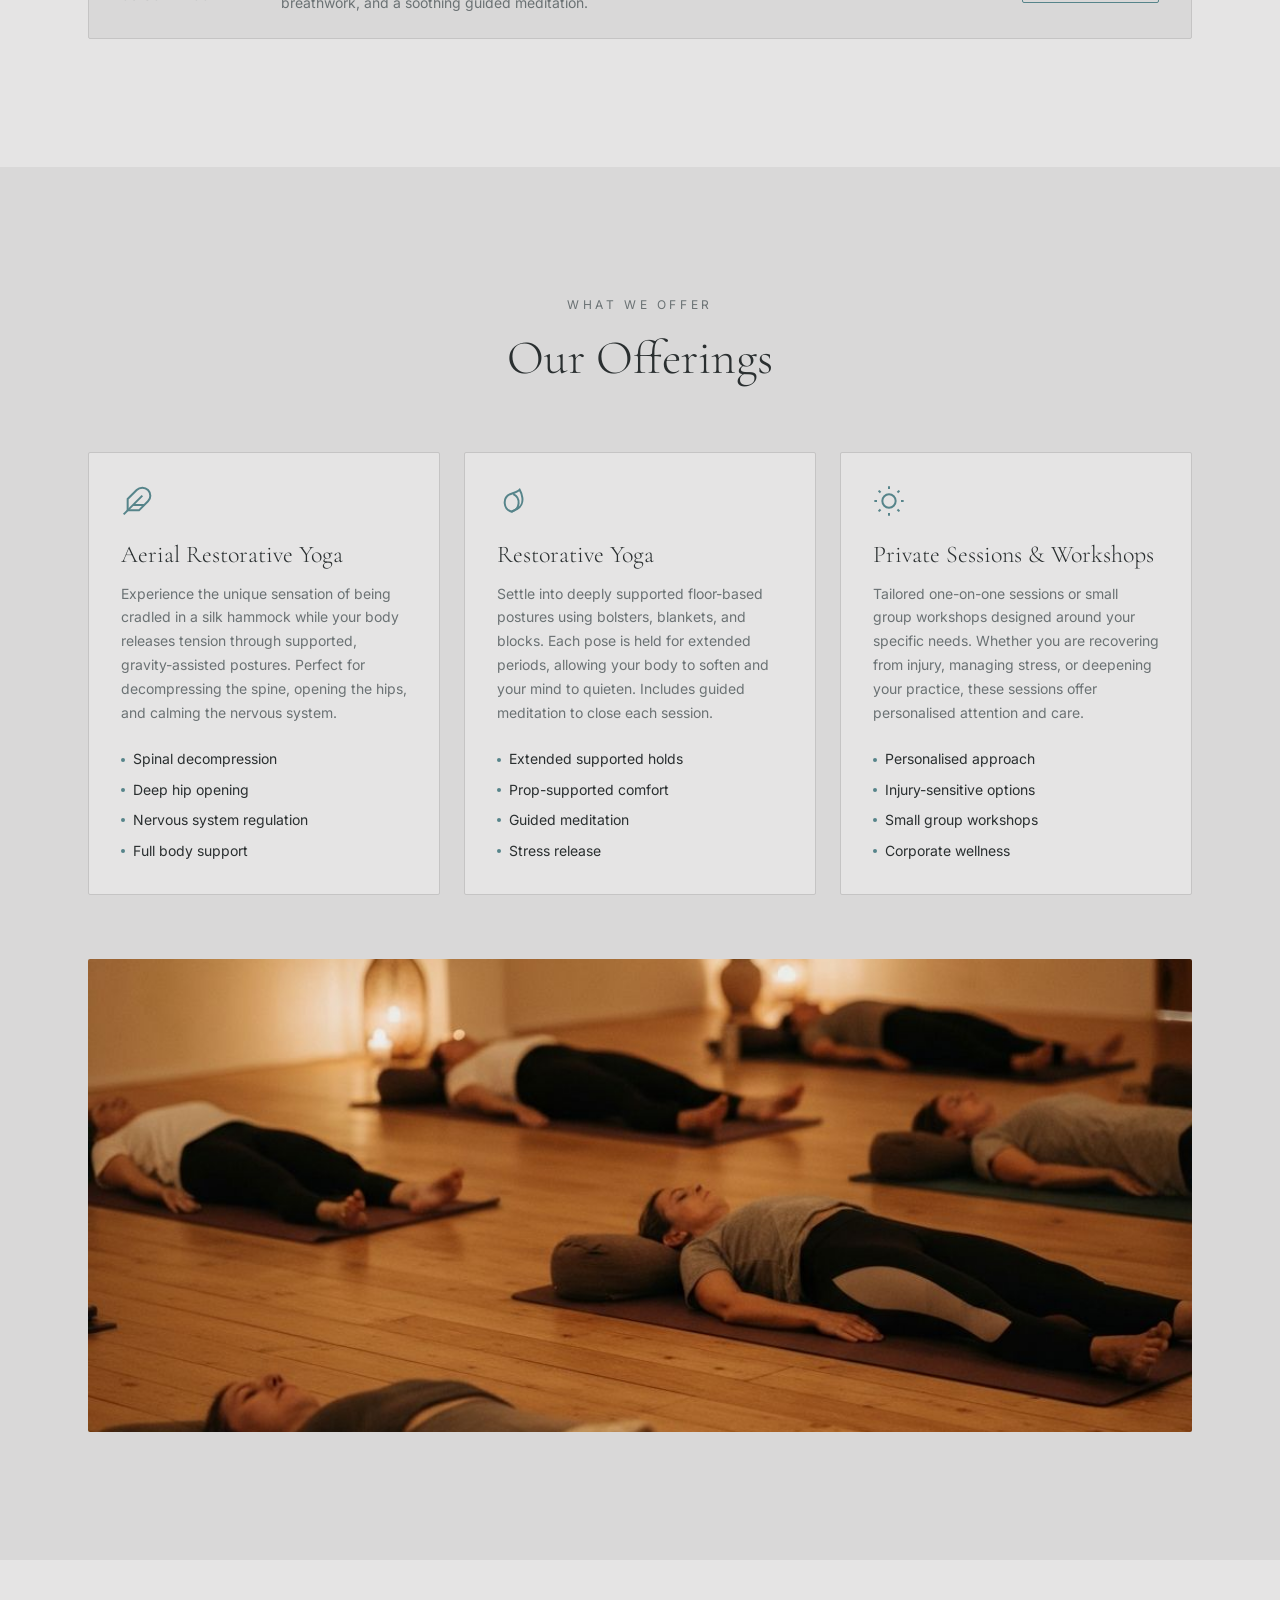
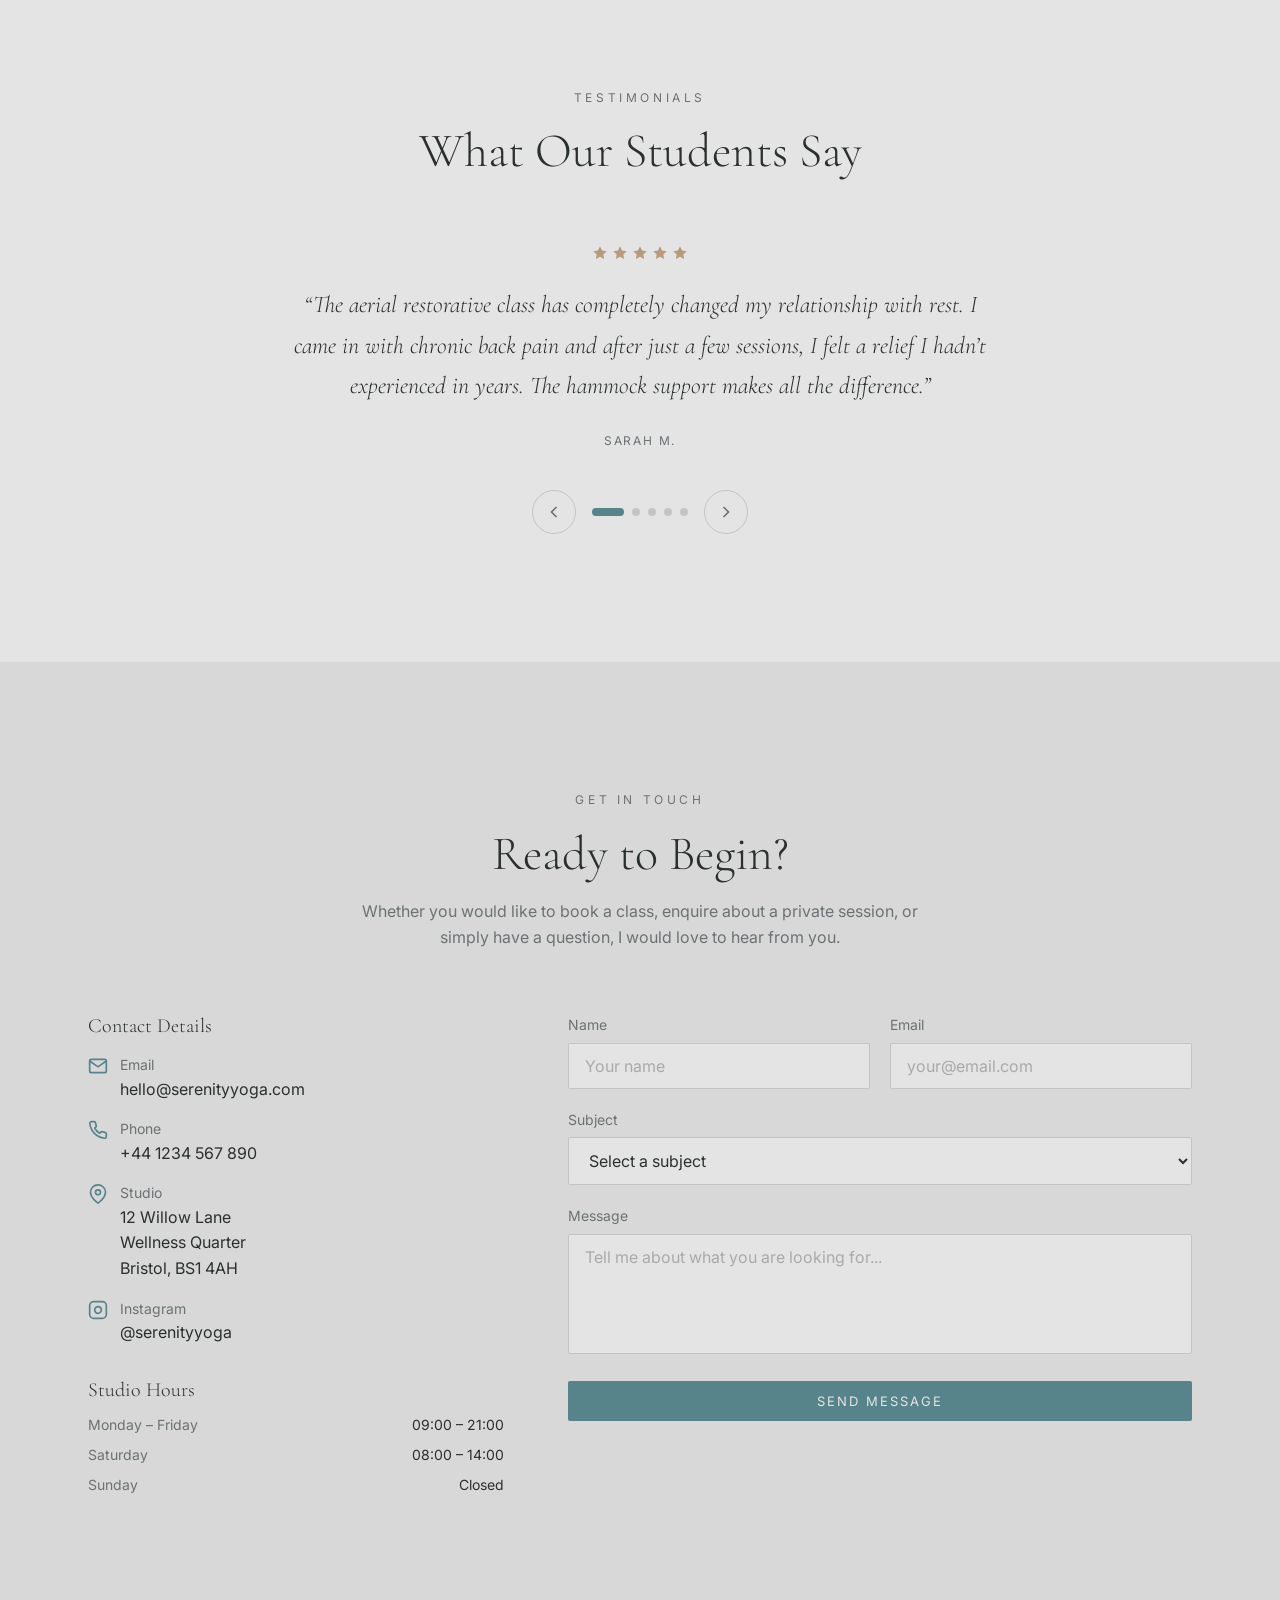
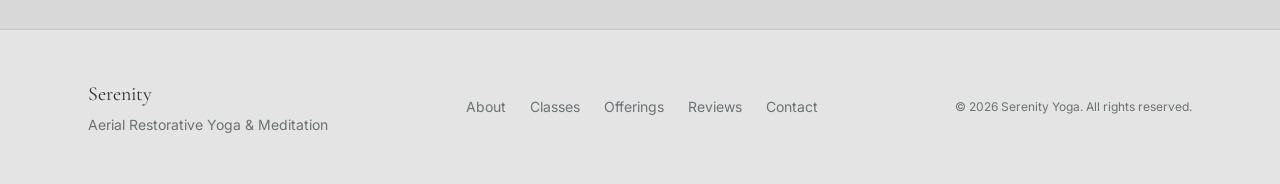
==== commit ec5f60b6: "style: update colour scheme with teal-green, grey, and sand accents" ====
--- a/public/site/index.html
+++ b/public/site/index.html
@@ -3,7 +3,7 @@
 <head>
   <meta charset="UTF-8" />
   <meta name="viewport" content="width=device-width, initial-scale=1.0" />
-  <meta name="theme-color" content="#e8e0d6" />
+  <meta name="theme-color" content="#e5e4e4" />
   <title>Serenity Yoga | Aerial Restorative &amp; Meditation Classes</title>
   <meta name="description" content="Find your balance with aerial restorative yoga and guided meditation classes. Restore your body, calm your mind, and elevate your practice." />
 
--- a/public/site/styles.css
+++ b/public/site/styles.css
@@ -13,15 +13,15 @@
 }
 
 :root {
-  --cream: #ede7e0;
-  --cream-dark: #e4ddd4;
-  --sage: #3a5a40;
-  --sage-hover: #2f4a34;
-  --terracotta: #b87a4b;
-  --text: #2c2420;
-  --text-muted: #7a6f66;
-  --border: #d4ccc3;
-  --white: #f5f0eb;
+  --cream: #e5e4e4;
+  --cream-dark: #d9d8d8;
+  --sage: #56848a;
+  --sage-hover: #476d72;
+  --terracotta: #b89a7e;
+  --text: #2a2f30;
+  --text-muted: #6b7274;
+  --border: #c5c4c4;
+  --white: #f2f1f1;
   --radius: 2px;
 }
 
@@ -143,12 +143,12 @@
 }
 
 .btn--ghost {
-  border: 1px solid rgba(245, 240, 235, 0.4);
+  border: 1px solid rgba(242, 241, 241, 0.4);
   color: var(--white);
 }
 
 .btn--ghost:hover {
-  background-color: rgba(245, 240, 235, 0.1);
+  background-color: rgba(242, 241, 241, 0.1);
 }
 
 
@@ -161,7 +161,7 @@
   left: 0;
   right: 0;
   z-index: 100;
-  background-color: rgba(237, 231, 224, 0.85);
+  background-color: rgba(229, 228, 228, 0.85);
   backdrop-filter: blur(12px);
   -webkit-backdrop-filter: blur(12px);
   border-bottom: 1px solid var(--border);
@@ -267,7 +267,7 @@
 .hero__overlay {
   position: absolute;
   inset: 0;
-  background-color: rgba(44, 36, 32, 0.45);
+  background-color: rgba(44, 36, 32, 0.5);
 }
 
 .hero__content {
@@ -284,7 +284,7 @@
   font-size: 0.8125rem;
   text-transform: uppercase;
   letter-spacing: 0.3em;
-  color: rgba(245, 240, 235, 0.8);
+  color: rgba(242, 241, 241, 0.8);
   margin-bottom: 1rem;
 }
 
@@ -297,7 +297,7 @@
 .hero__desc {
   margin-top: 1.5rem;
   font-size: 1.125rem;
-  color: rgba(245, 240, 235, 0.8);
+  color: rgba(242, 241, 241, 0.8);
   max-width: 36rem;
   margin-left: auto;
   margin-right: auto;
@@ -436,7 +436,7 @@
 }
 
 .class-card:hover {
-  border-color: rgba(58, 90, 64, 0.3);
+  border-color: rgba(86, 132, 138, 0.3);
 }
 
 .class-card__day {
@@ -828,7 +828,7 @@
 
 .form__input::placeholder,
 .form__textarea::placeholder {
-  color: rgba(122, 111, 102, 0.5);
+  color: rgba(107, 114, 116, 0.5);
 }
 
 .form__textarea {
@@ -849,7 +849,7 @@
   width: 4rem;
   height: 4rem;
   border-radius: 50%;
-  background-color: rgba(58, 90, 64, 0.1);
+  background-color: rgba(86, 132, 138, 0.1);
   display: flex;
   align-items: center;
   justify-content: center;
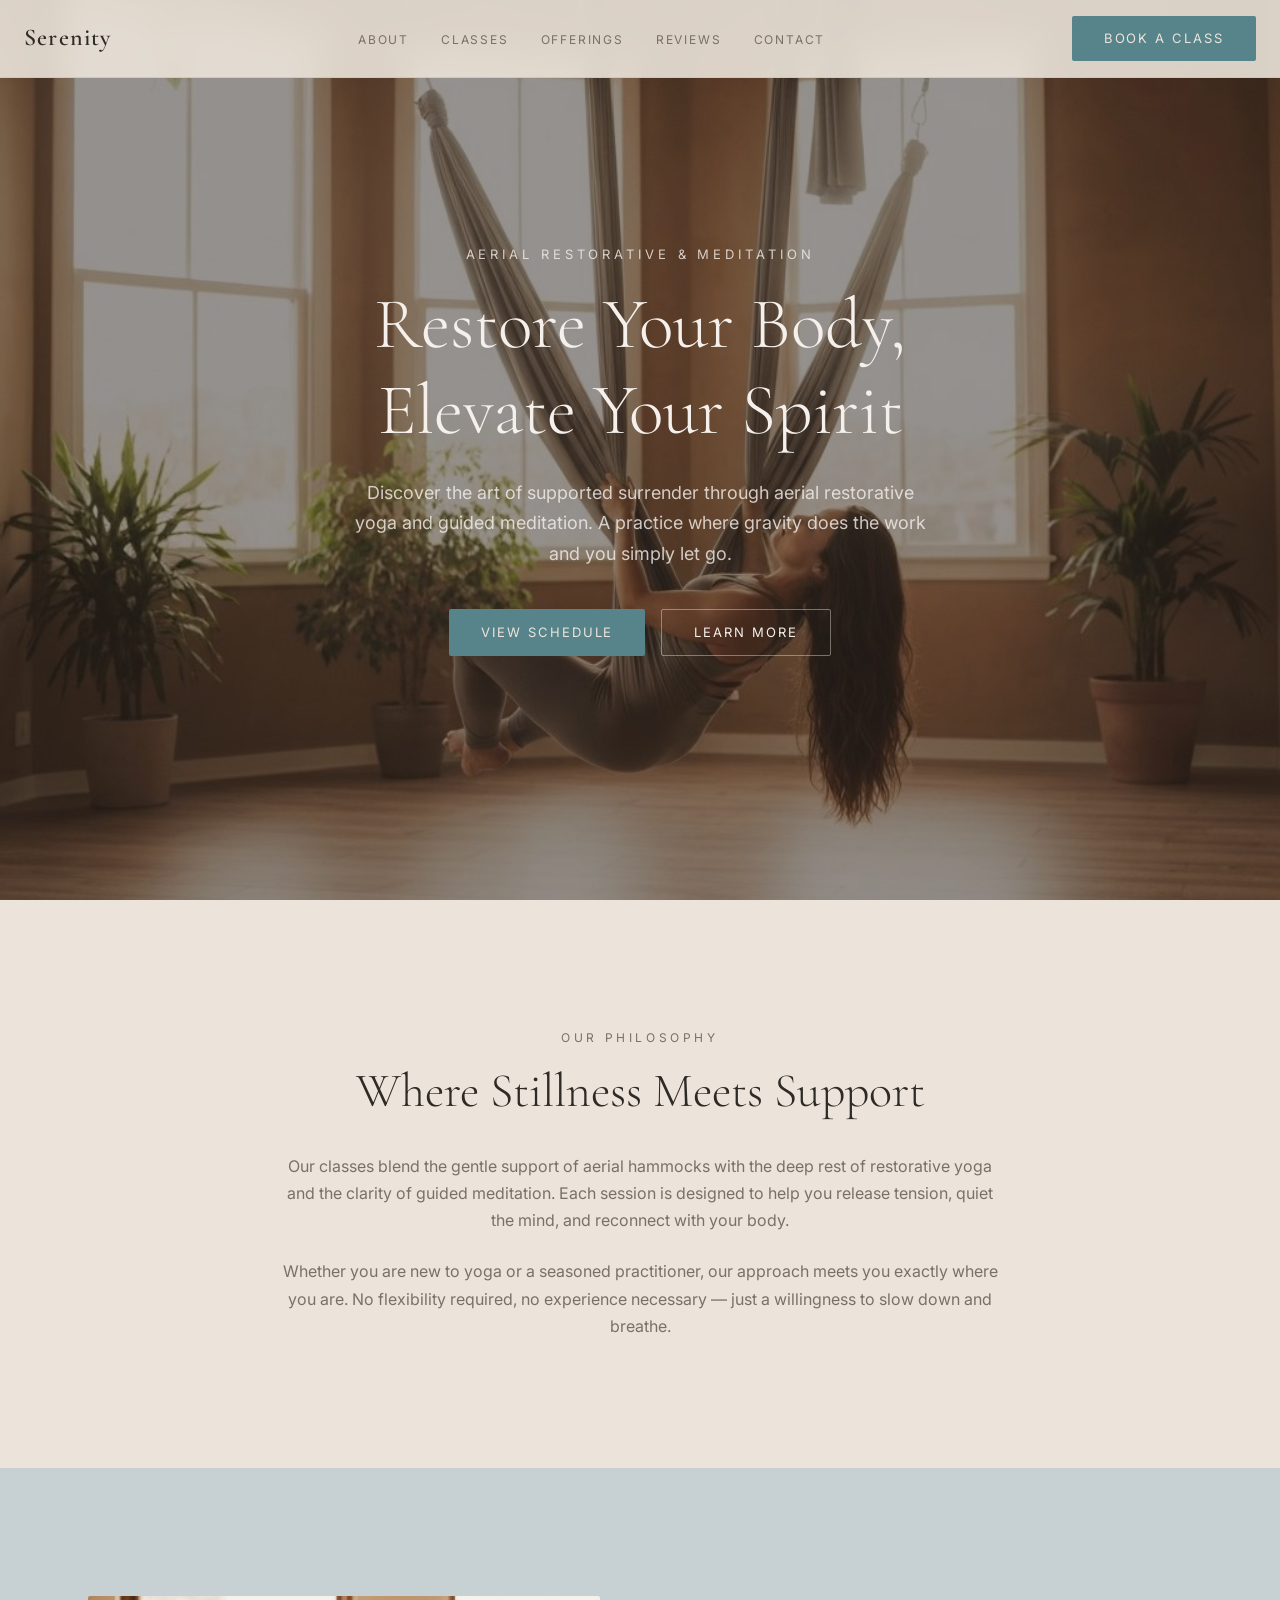
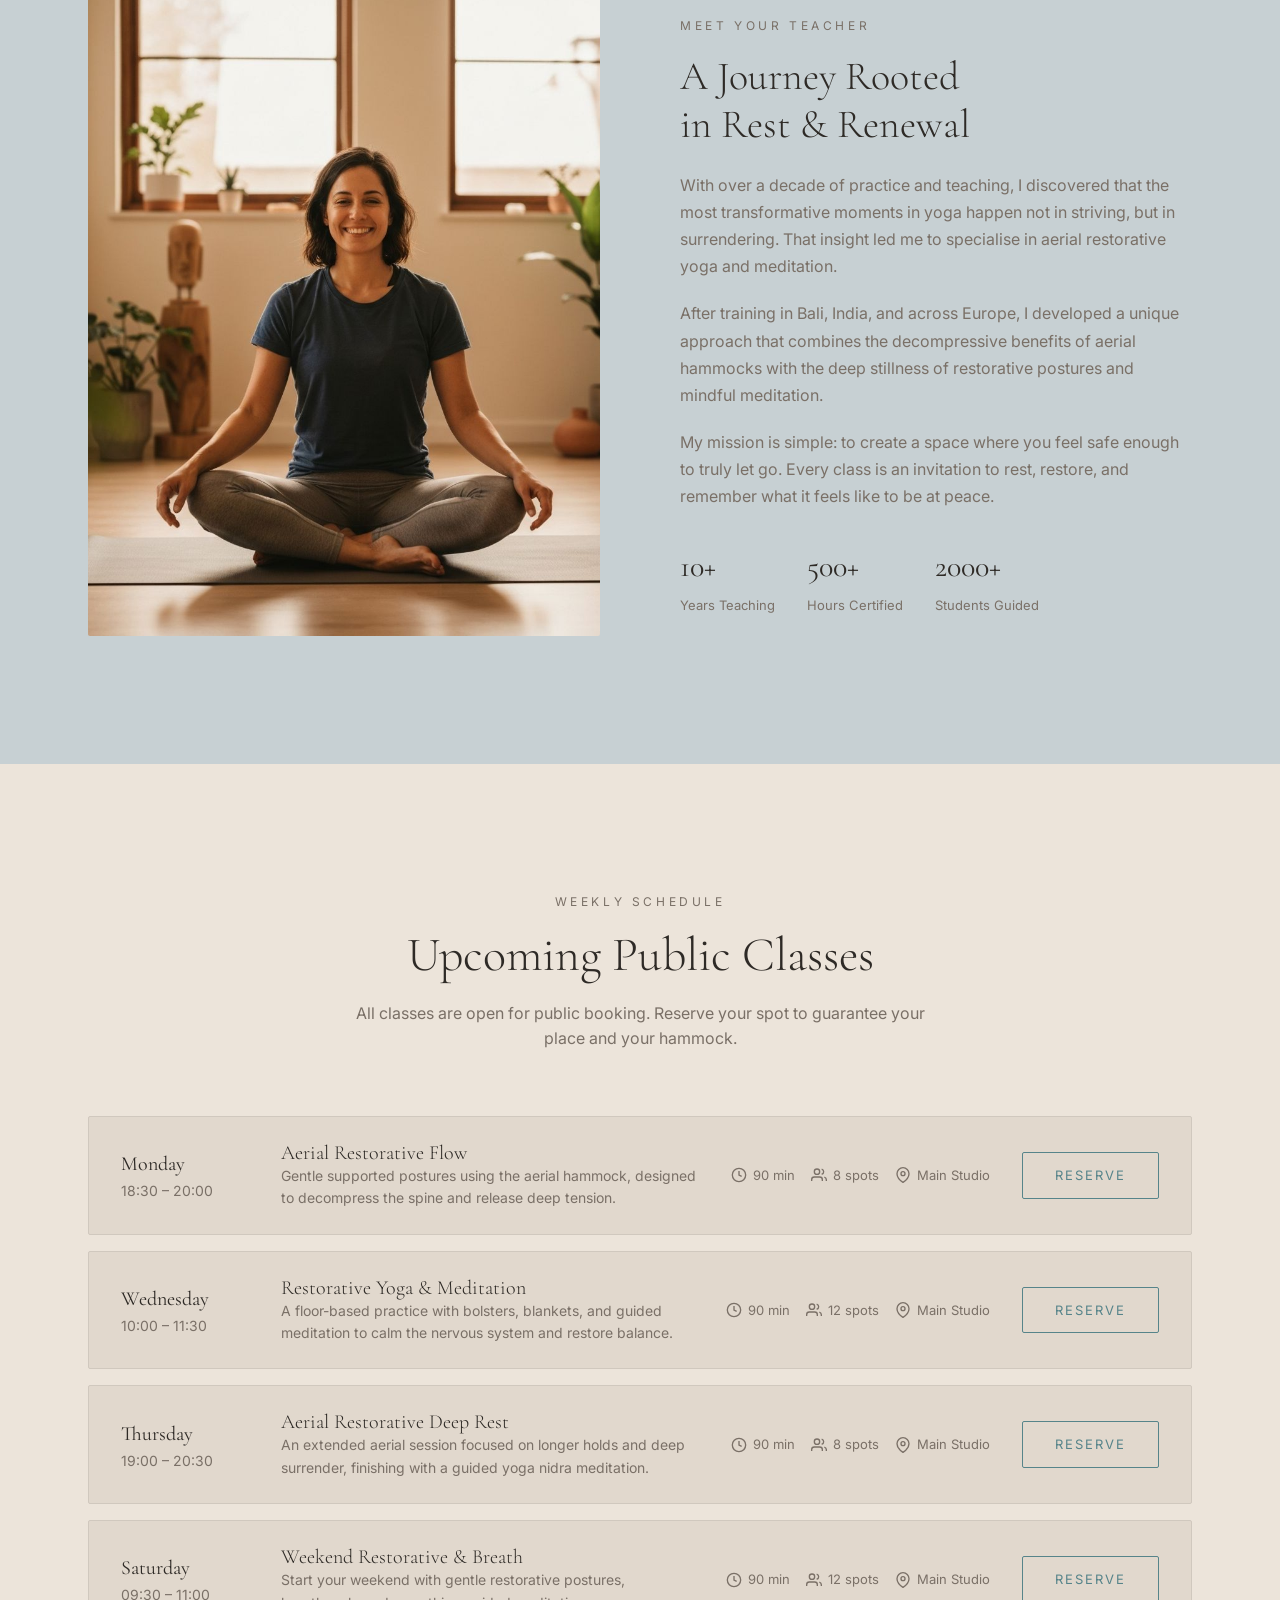
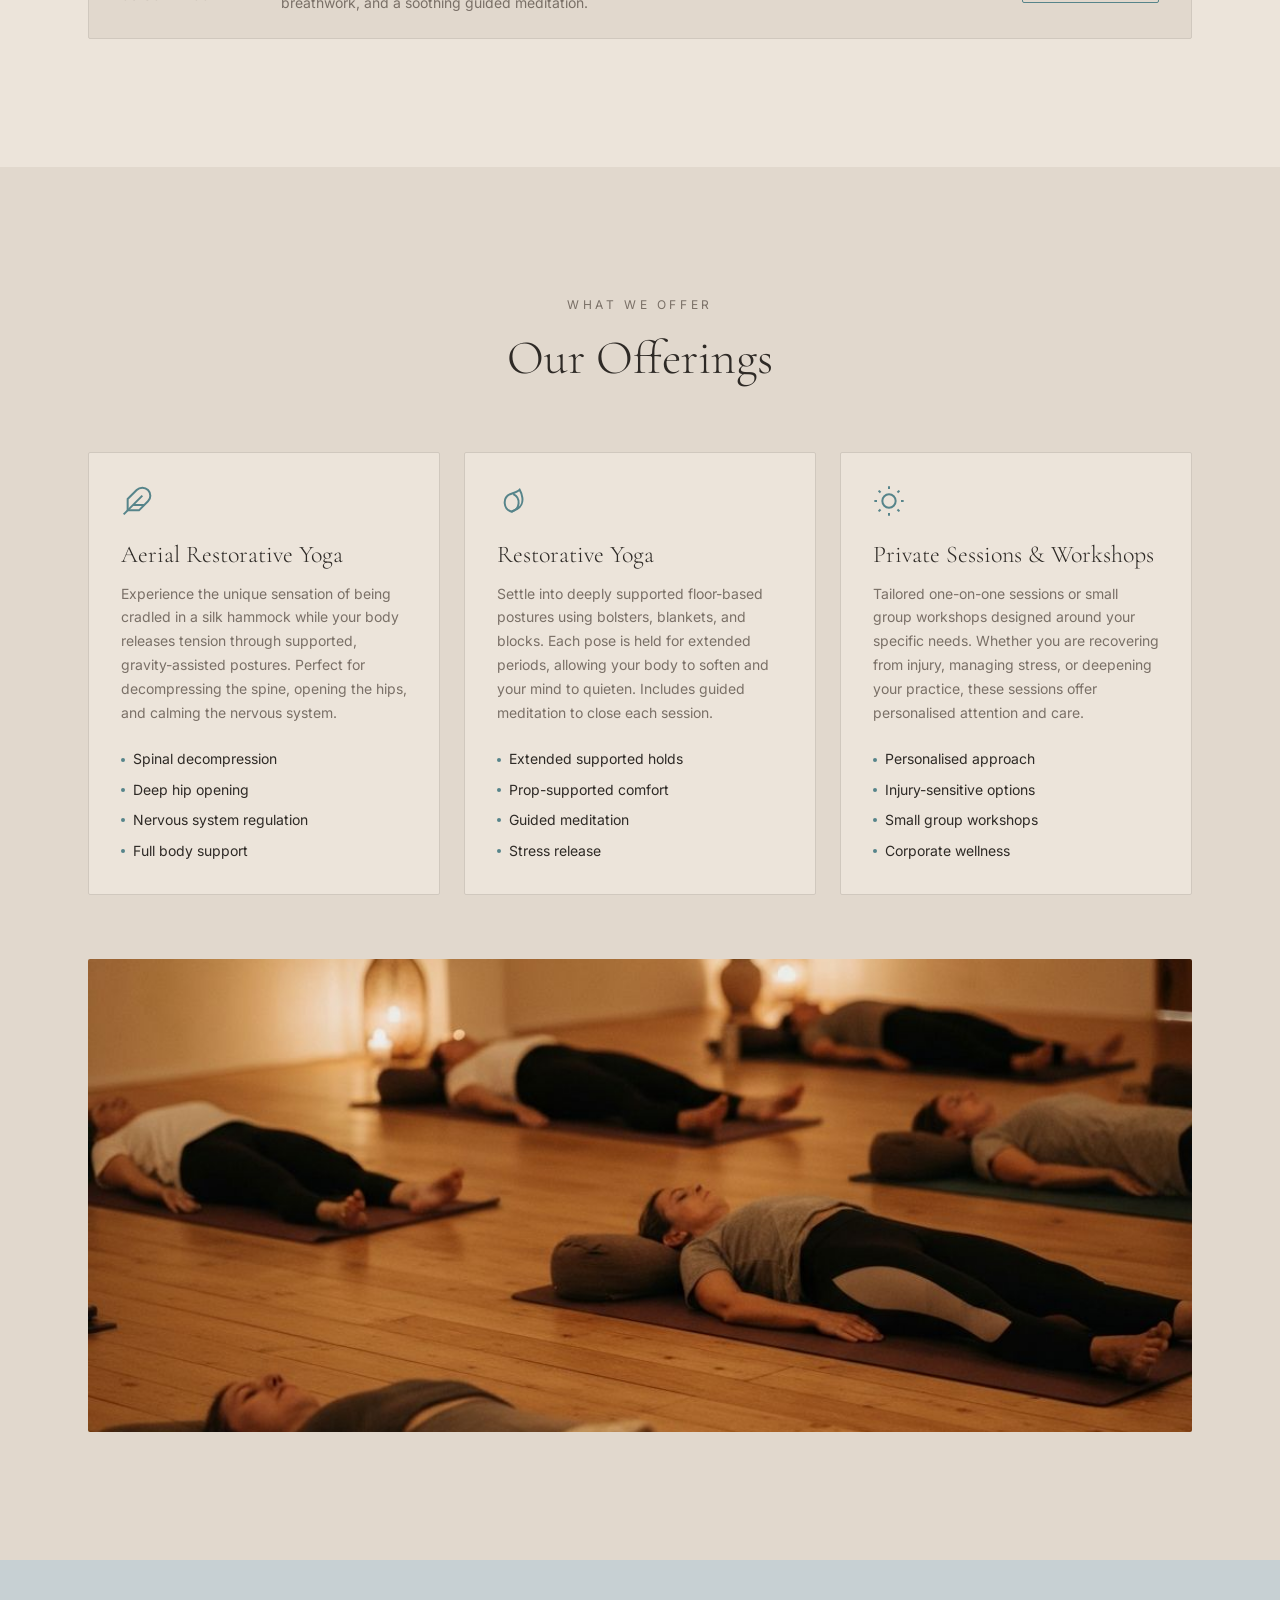
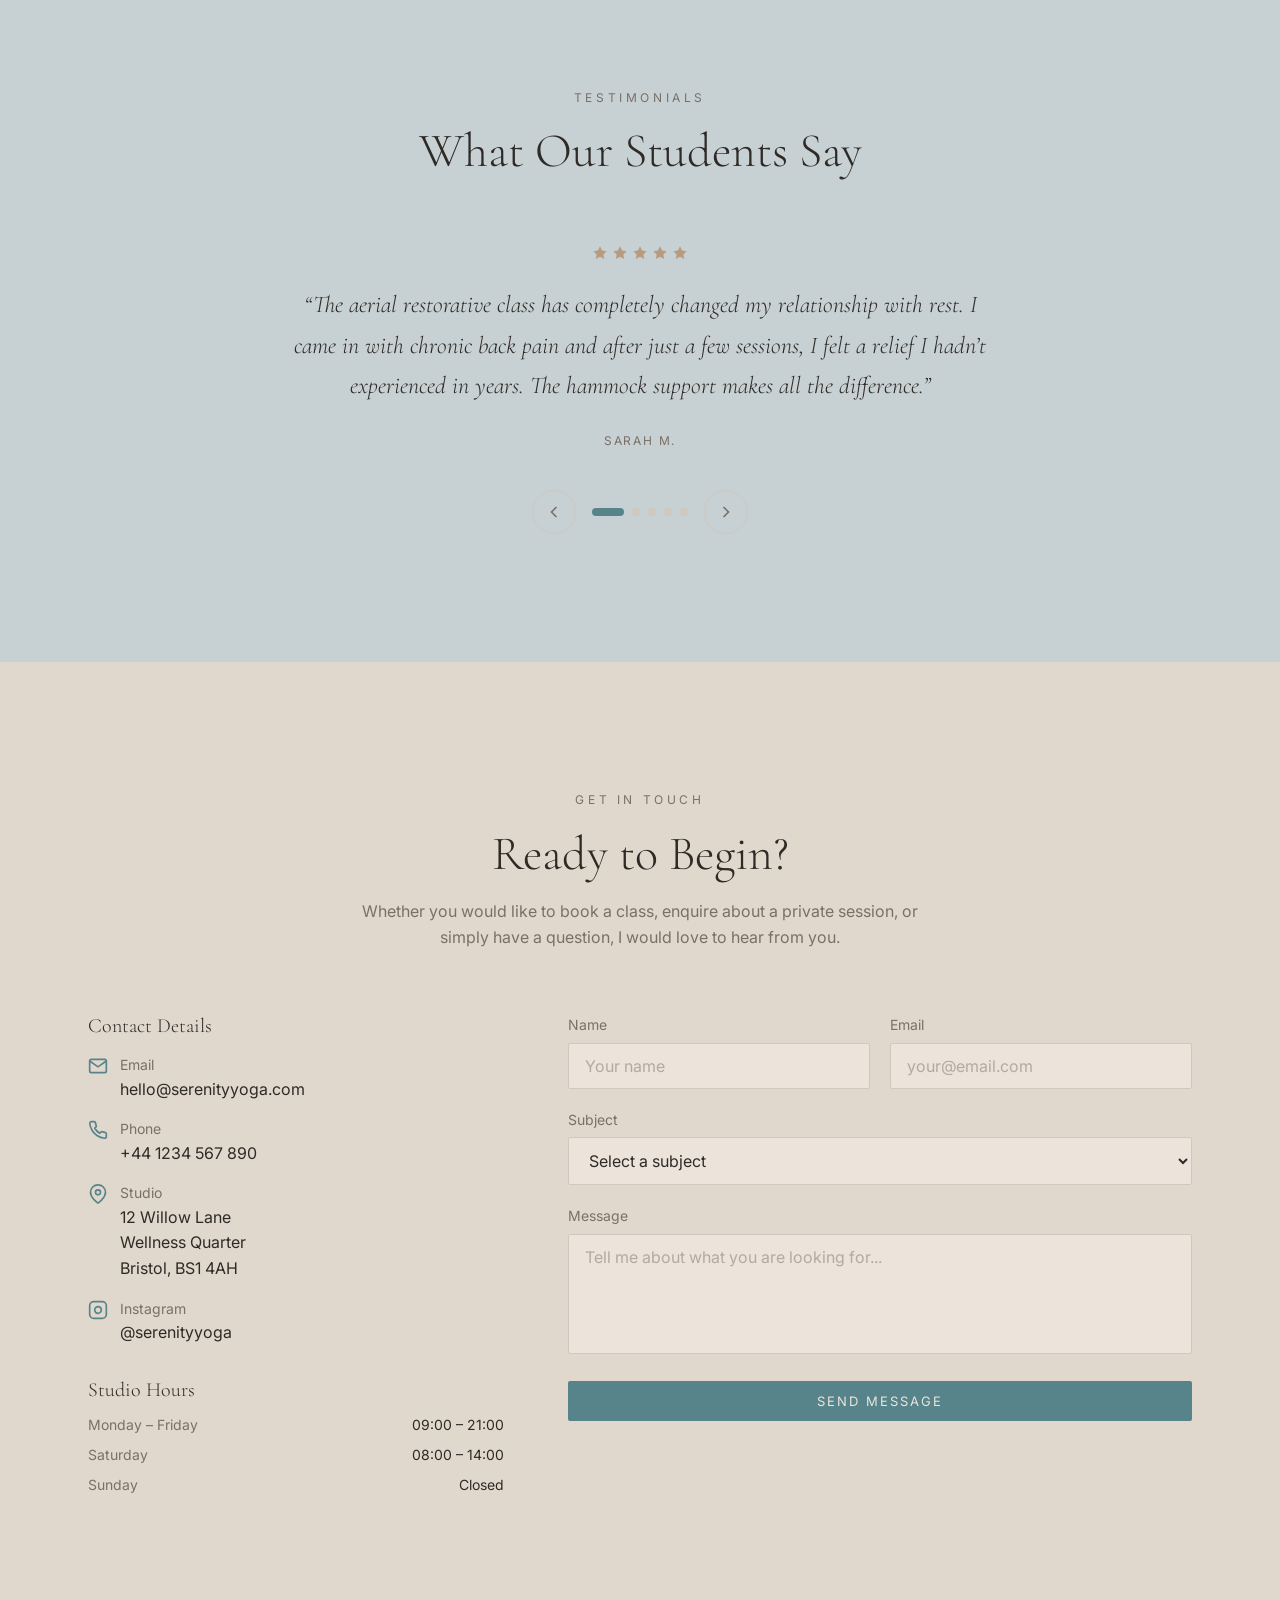
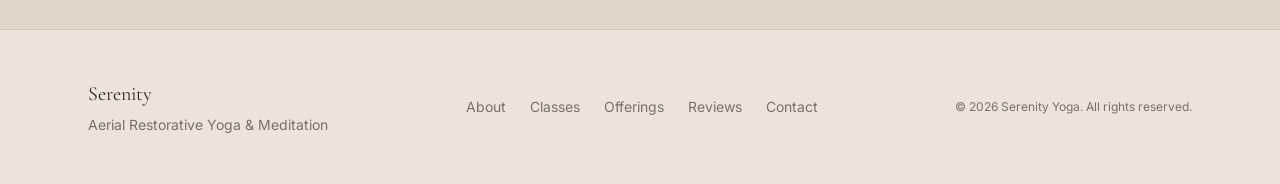
==== commit 9ccb0d53: "style: update color palette to warm tones Replace cold grey with warm sand and introduce light blue-" ====
--- a/public/site/index.html
+++ b/public/site/index.html
@@ -3,7 +3,7 @@
 <head>
   <meta charset="UTF-8" />
   <meta name="viewport" content="width=device-width, initial-scale=1.0" />
-  <meta name="theme-color" content="#e5e4e4" />
+  <meta name="theme-color" content="#ece4da" />
   <title>Serenity Yoga | Aerial Restorative &amp; Meditation Classes</title>
   <meta name="description" content="Find your balance with aerial restorative yoga and guided meditation classes. Restore your body, calm your mind, and elevate your practice." />
 
--- a/public/site/styles.css
+++ b/public/site/styles.css
@@ -13,15 +13,16 @@
 }
 
 :root {
-  --cream: #e5e4e4;
-  --cream-dark: #d9d8d8;
+  --cream: #ece4da;
+  --cream-dark: #e1d8cd;
+  --mist: #c7d0d3;
   --sage: #56848a;
   --sage-hover: #476d72;
   --terracotta: #b89a7e;
-  --text: #2a2f30;
-  --text-muted: #6b7274;
-  --border: #c5c4c4;
-  --white: #f2f1f1;
+  --text: #2e2a26;
+  --text-muted: #7a7067;
+  --border: #d0c8be;
+  --white: #f5f0eb;
   --radius: 2px;
 }
 
@@ -143,12 +144,12 @@
 }
 
 .btn--ghost {
-  border: 1px solid rgba(242, 241, 241, 0.4);
+  border: 1px solid rgba(245, 240, 235, 0.4);
   color: var(--white);
 }
 
 .btn--ghost:hover {
-  background-color: rgba(242, 241, 241, 0.1);
+  background-color: rgba(245, 240, 235, 0.1);
 }
 
 
@@ -161,7 +162,7 @@
   left: 0;
   right: 0;
   z-index: 100;
-  background-color: rgba(229, 228, 228, 0.85);
+  background-color: rgba(236, 228, 218, 0.9);
   backdrop-filter: blur(12px);
   -webkit-backdrop-filter: blur(12px);
   border-bottom: 1px solid var(--border);
@@ -284,7 +285,7 @@
   font-size: 0.8125rem;
   text-transform: uppercase;
   letter-spacing: 0.3em;
-  color: rgba(242, 241, 241, 0.8);
+  color: rgba(245, 240, 235, 0.8);
   margin-bottom: 1rem;
 }
 
@@ -297,7 +298,7 @@
 .hero__desc {
   margin-top: 1.5rem;
   font-size: 1.125rem;
-  color: rgba(242, 241, 241, 0.8);
+  color: rgba(245, 240, 235, 0.8);
   max-width: 36rem;
   margin-left: auto;
   margin-right: auto;
@@ -341,7 +342,7 @@
    ================== */
 .about {
   padding: 6rem 1.5rem;
-  background-color: var(--cream-dark);
+  background-color: var(--mist);
 }
 
 .about__grid {
@@ -600,6 +601,7 @@
 .reviews {
   padding: 6rem 1.5rem;
   text-align: center;
+  background-color: var(--mist);
 }
 
 .reviews__carousel {
@@ -828,7 +830,7 @@
 
 .form__input::placeholder,
 .form__textarea::placeholder {
-  color: rgba(107, 114, 116, 0.5);
+  color: rgba(122, 112, 103, 0.5);
 }
 
 .form__textarea {
